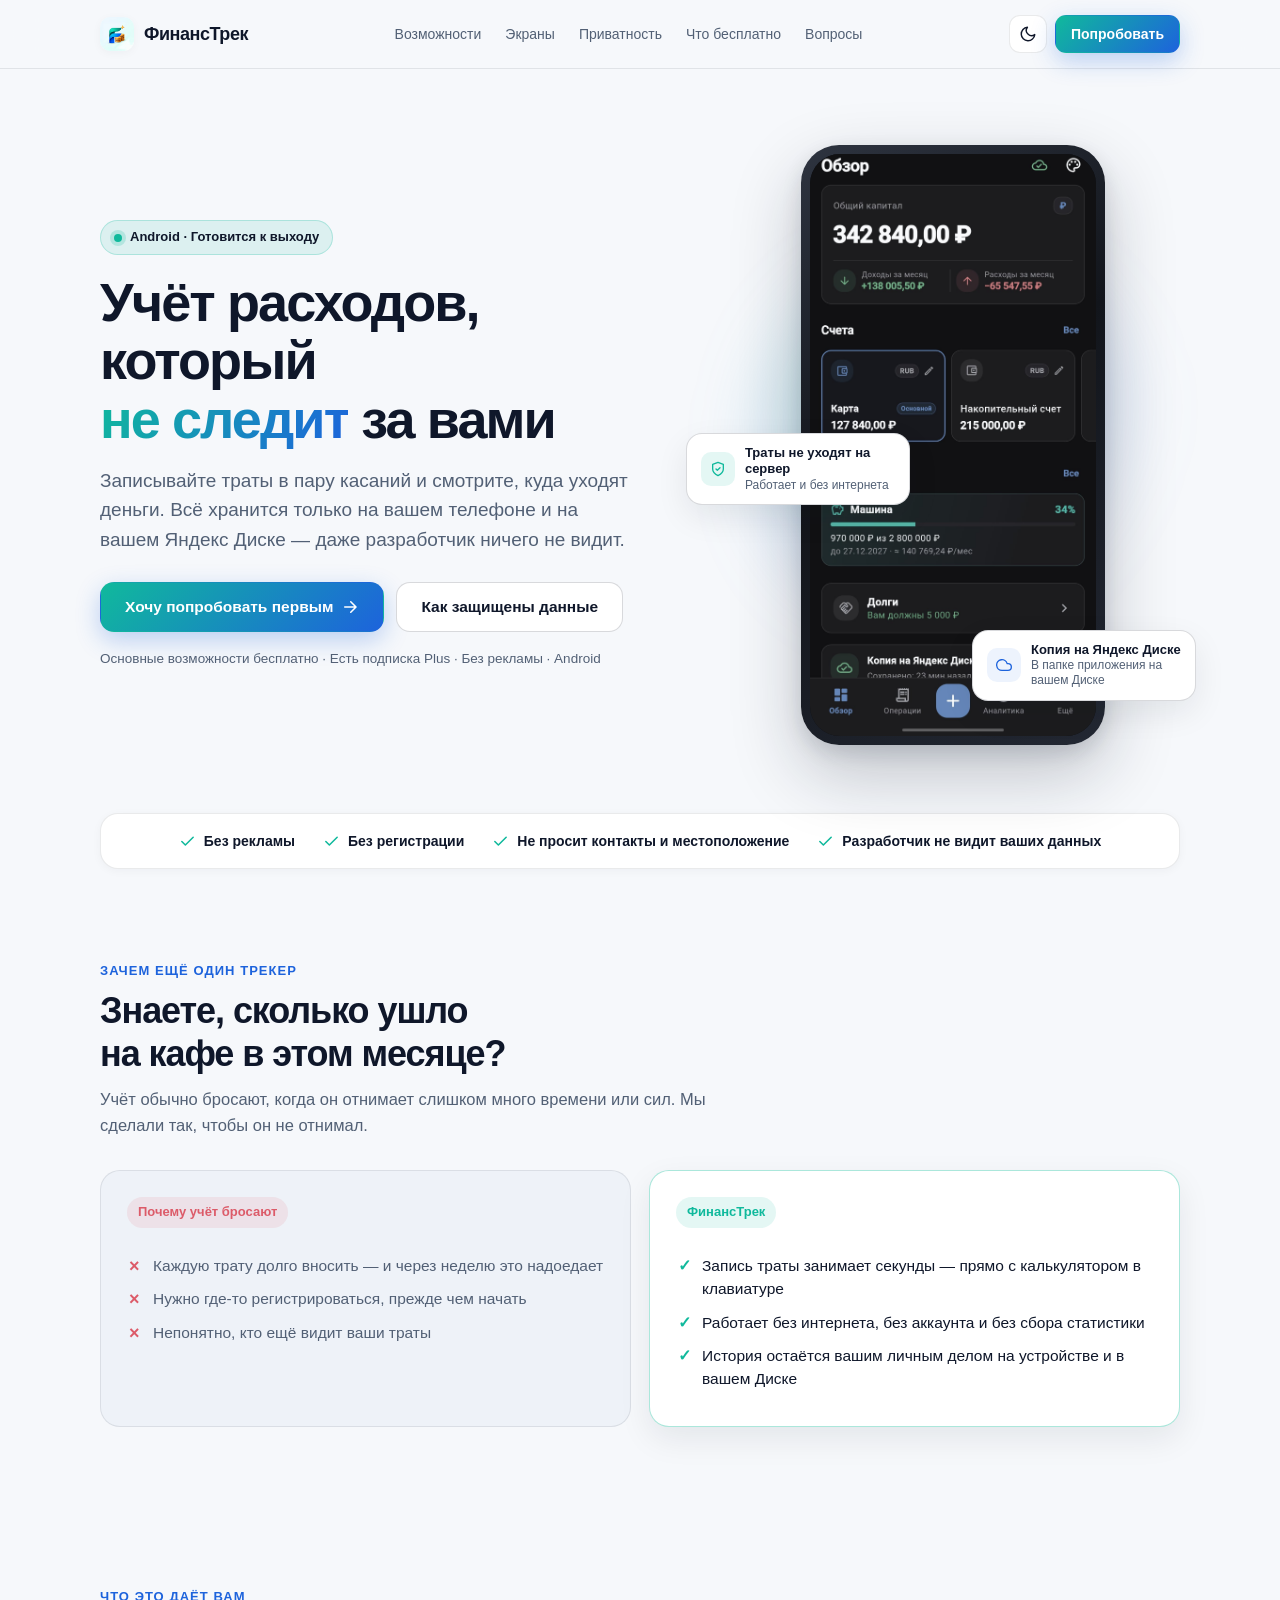
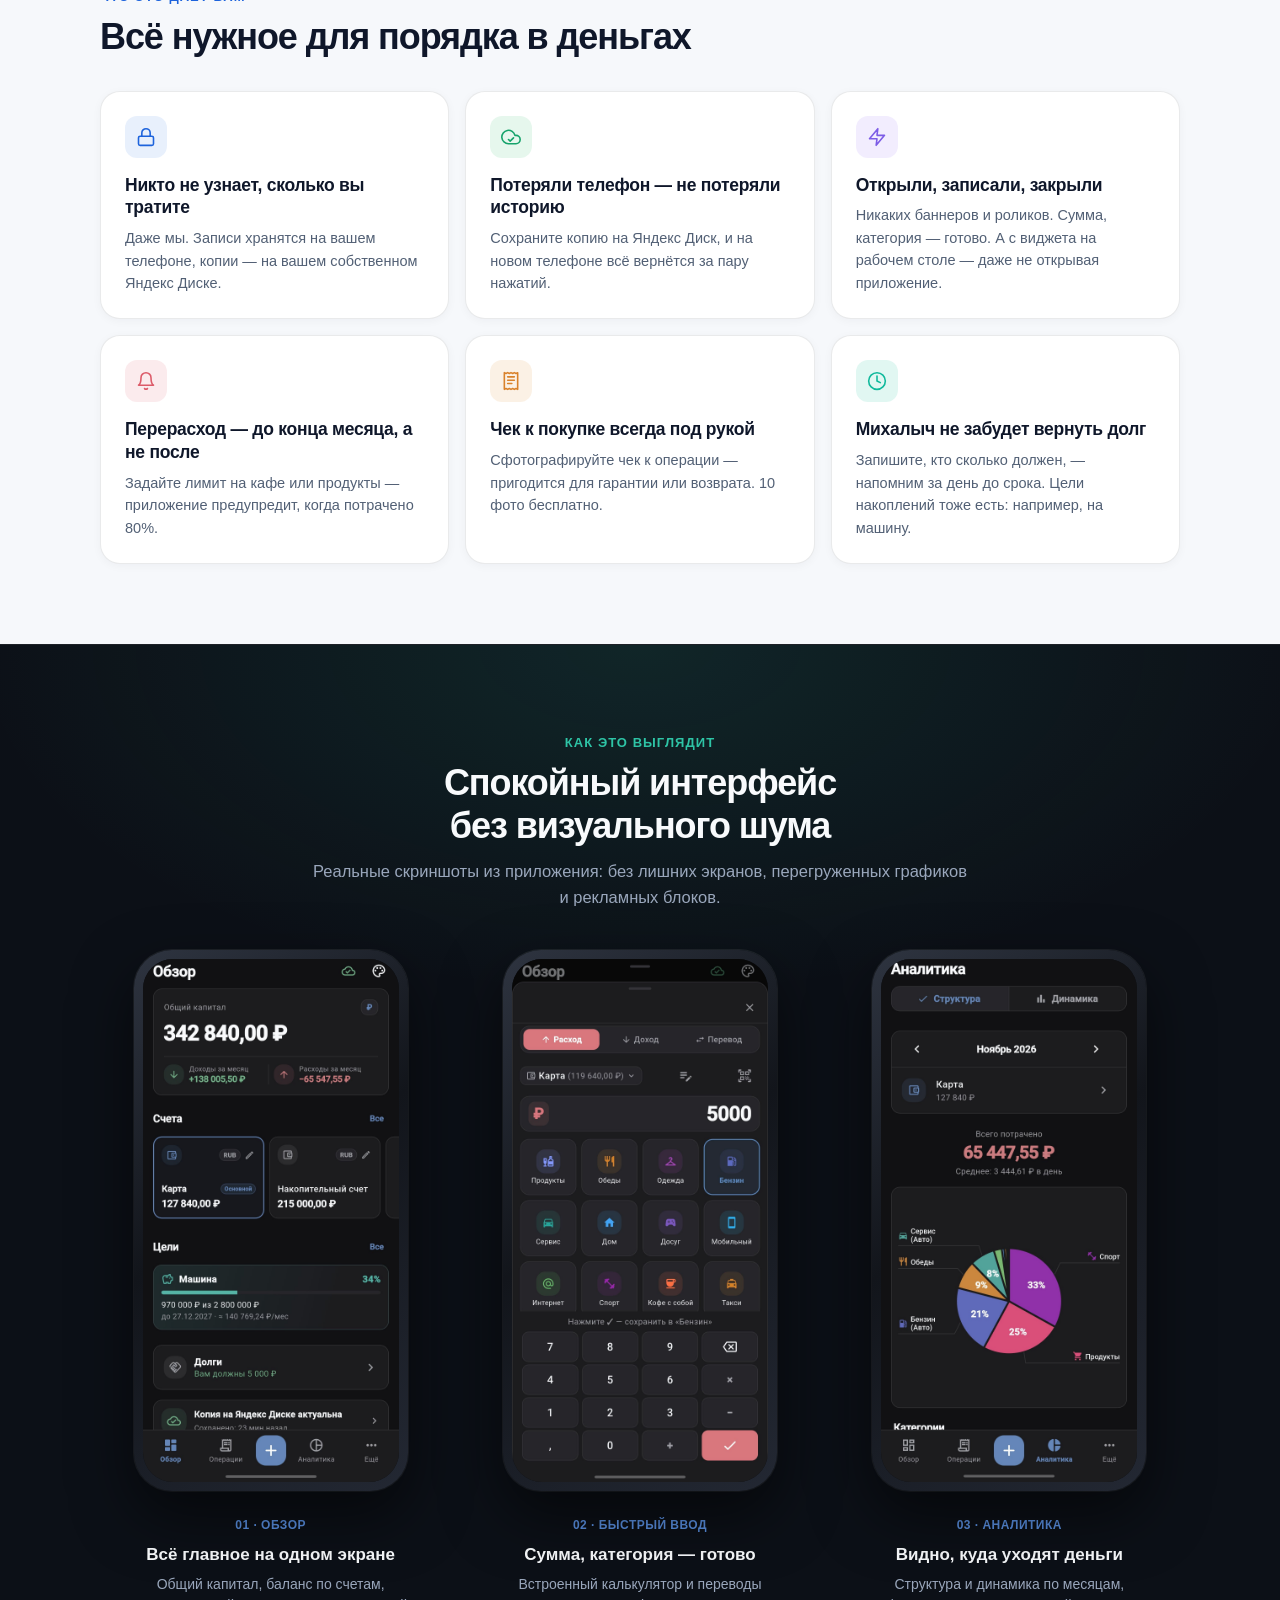
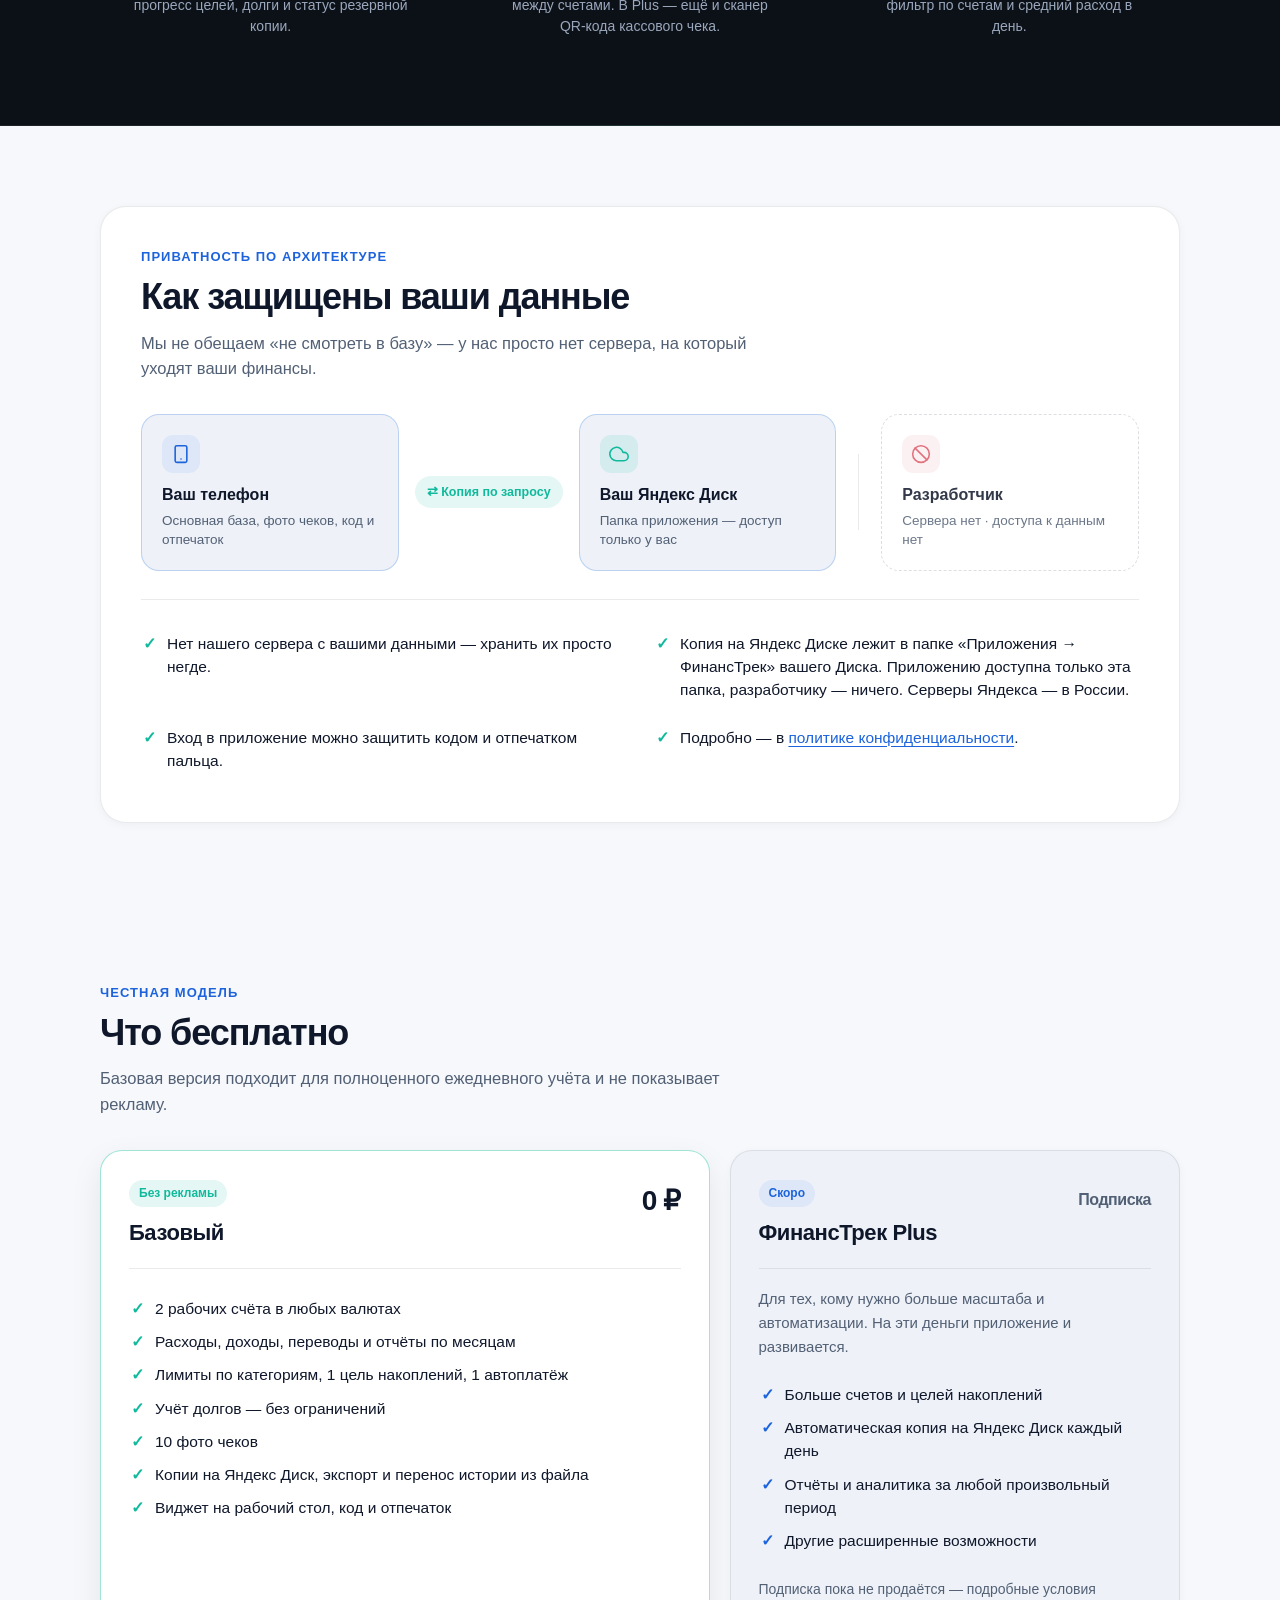
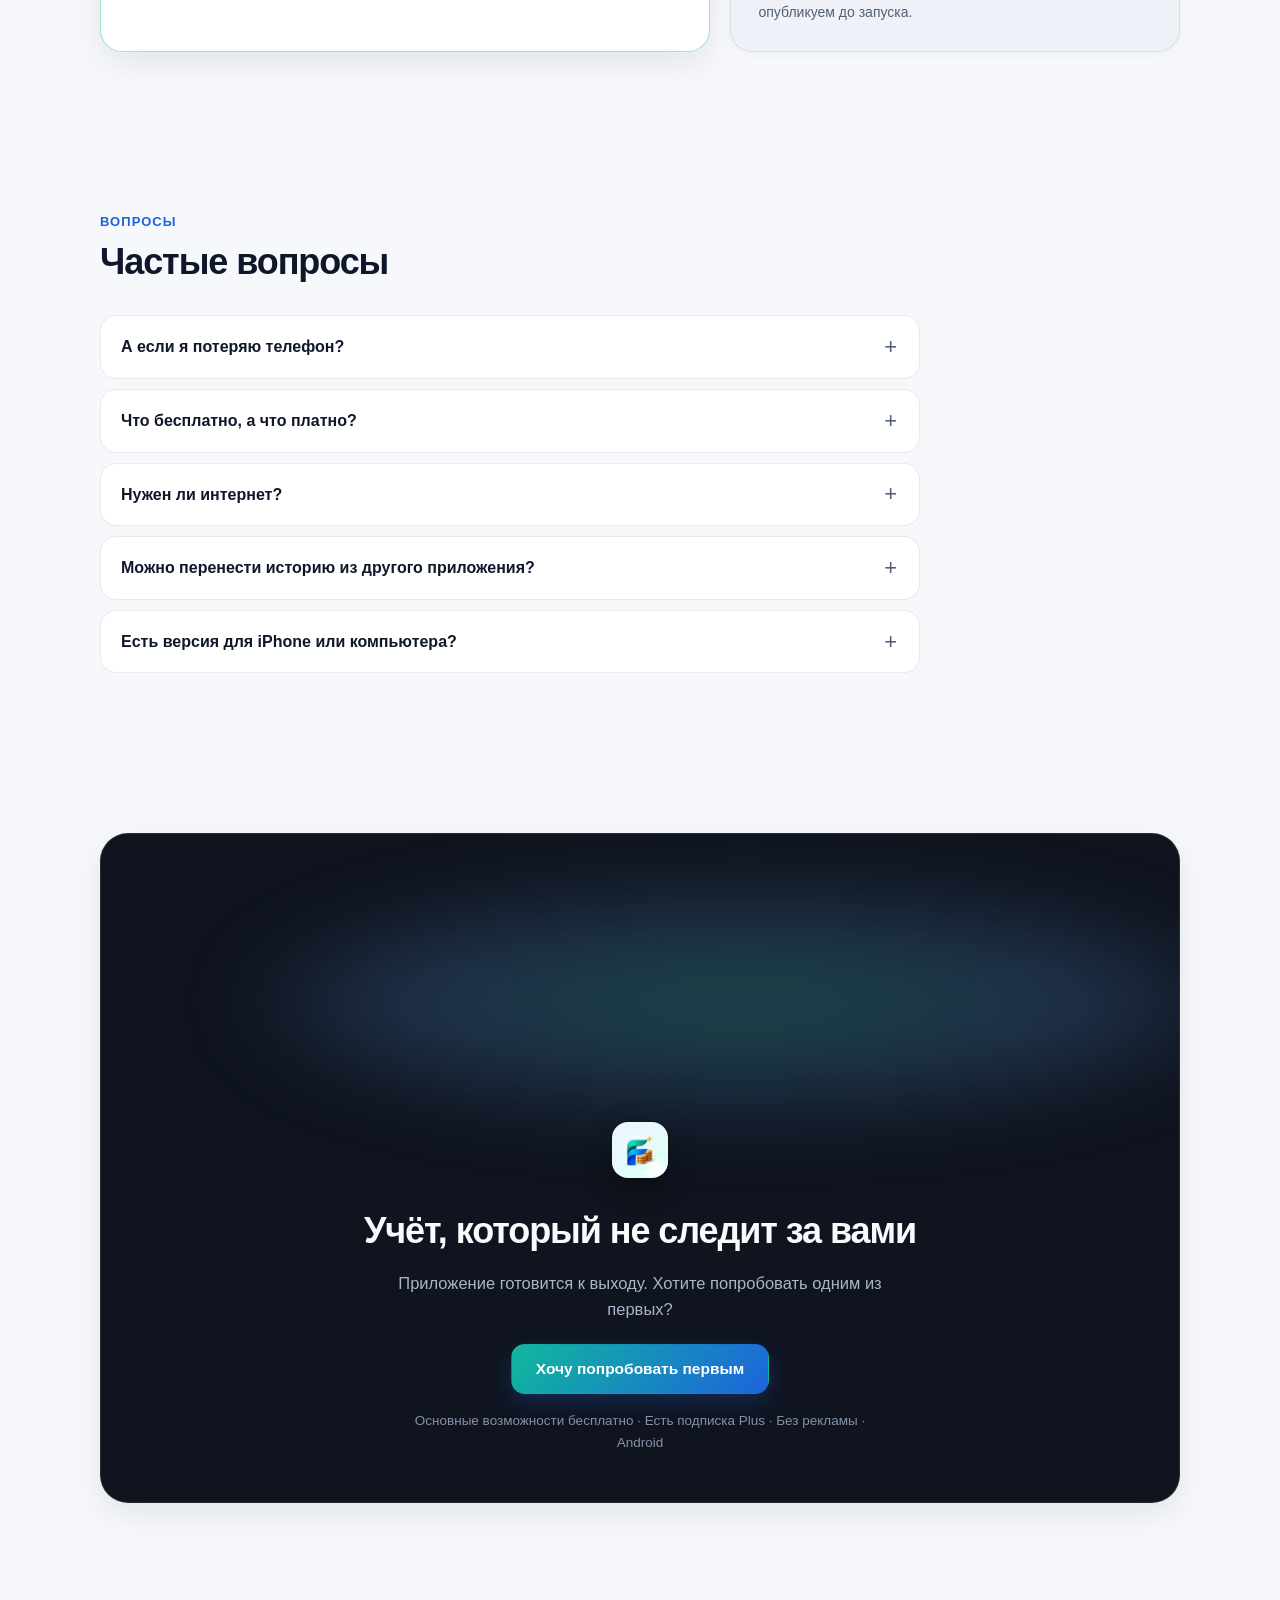
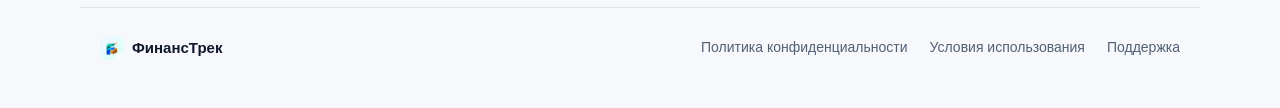
==== index.html @ 3d6fe555 "Сайт ФинансТрек" ====
<!doctype html>
<html lang="ru">
<head>
<meta charset="utf-8">
<meta name="viewport" content="width=device-width, initial-scale=1">
<title>ФинансТрек — учёт расходов, который не следит за вами</title>
<meta name="description" content="Записывайте траты в пару касаний и смотрите, куда уходят деньги. Без рекламы и регистрации — всё хранится только на вашем телефоне и на вашем Яндекс Диске.">
<meta name="theme-color" content="#0c0f14">
<!-- Карточка ссылки в мессенджерах -->
<meta property="og:type" content="website">
<meta property="og:title" content="ФинансТрек — учёт расходов, который не следит за вами">
<meta property="og:description" content="Без рекламы и регистрации. Ваши траты хранятся только у вас — даже разработчик их не видит.">
<meta property="og:image" content="https://financetrek.github.io/icon.png">
<meta property="og:url" content="https://financetrek.github.io/">
<link rel="icon" href="icon.png">
<link rel="stylesheet" href="style.css">
<script>
  (function () {
    try {
      var t = localStorage.getItem('ft-theme');
      if (t === 'light' || t === 'dark') document.documentElement.setAttribute('data-theme', t);
    } catch (e) {}
  })();
</script>
</head>
<body>

<header class="topbar">
  <div class="container topbar-inner">
    <a class="brand" href="./">
      <img src="icon.png" alt="" width="34" height="34">
      <span>ФинансТрек</span>
    </a>

    <nav class="topnav" aria-label="Разделы страницы">
      <a href="#features">Возможности</a>
      <a href="#screens">Экраны</a>
      <a href="#privacy">Приватность</a>
      <a href="#pricing">Что бесплатно</a>
      <a href="#faq">Вопросы</a>
    </nav>

    <div class="topbar-actions">
      <button class="icon-btn" type="button" id="theme-toggle" aria-label="Переключить тему" title="Сменить тему">
        <svg class="icon-sun" viewBox="0 0 24 24" width="18" height="18" fill="none" stroke="currentColor" stroke-width="1.9" stroke-linecap="round" stroke-linejoin="round" aria-hidden="true">
          <circle cx="12" cy="12" r="4"></circle>
          <path d="M12 2v2M12 20v2M4.93 4.93l1.41 1.41M17.66 17.66l1.41 1.41M2 12h2M20 12h2M6.34 17.66l-1.41 1.41M19.07 4.93l-1.41 1.41"></path>
        </svg>
        <svg class="icon-moon" viewBox="0 0 24 24" width="18" height="18" fill="none" stroke="currentColor" stroke-width="1.9" stroke-linecap="round" stroke-linejoin="round" aria-hidden="true">
          <path d="M21 12.79A9 9 0 1 1 11.21 3 7 7 0 0 0 21 12.79z"></path>
        </svg>
      </button>
      <button class="btn primary btn-sm" type="button" data-open-dialog>Попробовать</button>
    </div>
  </div>
</header>

<main class="landing">

  <!-- 1. Первый экран -->
  <section class="hero container">
    <div class="hero-text">
      <div class="eyebrow">
        <span class="dot" aria-hidden="true"></span>
        <span>Android · Готовится к выходу</span>
      </div>

      <h1>Учёт расходов, который <span class="gradient-text">не&nbsp;следит</span> за&nbsp;вами</h1>

      <p class="lead">
        Записывайте траты в пару касаний и смотрите, куда уходят деньги.
        Всё хранится только на вашем телефоне и на вашем Яндекс Диске —
        даже разработчик ничего не видит.
      </p>

      <div class="actions">
        <button class="btn primary" type="button" data-open-dialog>
          <span>Хочу попробовать первым</span>
          <svg viewBox="0 0 24 24" width="18" height="18" fill="none" stroke="currentColor" stroke-width="2.1" stroke-linecap="round" stroke-linejoin="round" aria-hidden="true">
            <path d="M5 12h14M13 5l7 7-7 7"></path>
          </svg>
        </button>
        <a class="btn ghost" href="#privacy">Как защищены данные</a>
      </div>

      <p class="cue">Основные возможности бесплатно · Есть подписка Plus · Без рекламы · Android</p>
    </div>

    <div class="hero-visual">
      <div class="hero-glow" aria-hidden="true"></div>

      <div class="phone phone-hero">
        <img src="img/overview.jpg" alt="Главный экран ФинансТрек: общий капитал, счета, цель «Машина», долги и статус резервной копии" width="1216" height="2640">
      </div>

      <div class="float-badge float-top" aria-hidden="true">
        <span class="float-icon mint">
          <svg viewBox="0 0 24 24" width="16" height="16" fill="none" stroke="currentColor" stroke-width="2" stroke-linecap="round" stroke-linejoin="round">
            <path d="M12 22s8-4 8-10V5l-8-3-8 3v7c0 6 8 10 8 10z"></path>
            <path d="m9 12 2 2 4-4"></path>
          </svg>
        </span>
        <div>
          <strong>Траты не уходят на сервер</strong>
          <span>Работает и без интернета</span>
        </div>
      </div>

      <div class="float-badge float-bottom" aria-hidden="true">
        <span class="float-icon blue">
          <svg viewBox="0 0 24 24" width="16" height="16" fill="none" stroke="currentColor" stroke-width="2" stroke-linecap="round" stroke-linejoin="round">
            <path d="M18 10h-1.26A8 8 0 1 0 9 20h9a5 5 0 0 0 0-10z"></path>
          </svg>
        </span>
        <div>
          <strong>Копия на Яндекс Диске</strong>
          <span>В папке приложения на вашем Диске</span>
        </div>
      </div>
    </div>
  </section>

  <!-- 2. Полоса доверия -->
  <section class="trust-wrap container" aria-label="Принципы приложения">
    <ul class="trust">
      <li>
        <svg viewBox="0 0 24 24" width="17" height="17" fill="none" stroke="currentColor" stroke-width="2.2" stroke-linecap="round" stroke-linejoin="round" aria-hidden="true"><path d="M20 6 9 17l-5-5"></path></svg>
        <span>Без рекламы</span>
      </li>
      <li>
        <svg viewBox="0 0 24 24" width="17" height="17" fill="none" stroke="currentColor" stroke-width="2.2" stroke-linecap="round" stroke-linejoin="round" aria-hidden="true"><path d="M20 6 9 17l-5-5"></path></svg>
        <span>Без регистрации</span>
      </li>
      <li>
        <svg viewBox="0 0 24 24" width="17" height="17" fill="none" stroke="currentColor" stroke-width="2.2" stroke-linecap="round" stroke-linejoin="round" aria-hidden="true"><path d="M20 6 9 17l-5-5"></path></svg>
        <span>Не просит контакты и местоположение</span>
      </li>
      <li>
        <svg viewBox="0 0 24 24" width="17" height="17" fill="none" stroke="currentColor" stroke-width="2.2" stroke-linecap="round" stroke-linejoin="round" aria-hidden="true"><path d="M20 6 9 17l-5-5"></path></svg>
        <span>Разработчик не видит ваших данных</span>
      </li>
    </ul>
  </section>

  <!-- 3. Проблема → решение -->
  <section class="section container">
    <div class="section-head">
      <p class="kicker">Зачем ещё один трекер</p>
      <h2 class="section-title">Знаете, сколько ушло на кафе в этом месяце?</h2>
      <p class="section-sub">Учёт обычно бросают, когда он отнимает слишком много времени или сил. Мы сделали так, чтобы он не отнимал.</p>
    </div>

    <div class="compare-grid">
      <div class="compare-card muted-card">
        <div class="compare-label bad">Почему учёт бросают</div>
        <ul class="cross-list">
          <li>Каждую трату долго вносить — и через неделю это надоедает</li>
          <li>Нужно где-то регистрироваться, прежде чем начать</li>
          <li>Непонятно, кто ещё видит ваши траты</li>
        </ul>
      </div>

      <div class="compare-card highlight-card">
        <div class="compare-label good">ФинансТрек</div>
        <ul class="checks">
          <li>Запись траты занимает секунды — прямо с калькулятором в клавиатуре</li>
          <li>Работает без интернета, без аккаунта и без сбора статистики</li>
          <li>История остаётся вашим личным делом на устройстве и в вашем Диске</li>
        </ul>
      </div>
    </div>
  </section>

  <!-- 4. Выгоды -->
  <section class="section container" id="features">
    <div class="section-head">
      <p class="kicker">Что это даёт вам</p>
      <h2 class="section-title">Всё нужное для порядка в деньгах</h2>
    </div>

    <div class="grid">
      <article class="feature">
        <div class="feat-icon blue" aria-hidden="true">
          <svg viewBox="0 0 24 24" width="20" height="20" fill="none" stroke="currentColor" stroke-width="1.9" stroke-linecap="round" stroke-linejoin="round">
            <rect x="3" y="11" width="18" height="11" rx="2"></rect>
            <path d="M7 11V7a5 5 0 0 1 10 0v4"></path>
          </svg>
        </div>
        <h3>Никто не узнает, сколько вы тратите</h3>
        <p>Даже мы. Записи хранятся на вашем телефоне, копии — на вашем собственном Яндекс Диске.</p>
      </article>

      <article class="feature">
        <div class="feat-icon mint" aria-hidden="true">
          <svg viewBox="0 0 24 24" width="20" height="20" fill="none" stroke="currentColor" stroke-width="1.9" stroke-linecap="round" stroke-linejoin="round">
            <path d="M18 10h-1.26A8 8 0 1 0 9 20h9a5 5 0 0 0 0-10z"></path>
            <path d="m9 15 2 2 4-4"></path>
          </svg>
        </div>
        <h3>Потеряли телефон — не потеряли историю</h3>
        <p>Сохраните копию на Яндекс Диск, и на новом телефоне всё вернётся за пару нажатий.</p>
      </article>

      <article class="feature">
        <div class="feat-icon purple" aria-hidden="true">
          <svg viewBox="0 0 24 24" width="20" height="20" fill="none" stroke="currentColor" stroke-width="1.9" stroke-linecap="round" stroke-linejoin="round">
            <polygon points="13 2 3 14 12 14 11 22 21 10 12 10 13 2"></polygon>
          </svg>
        </div>
        <h3>Открыли, записали, закрыли</h3>
        <p>Никаких баннеров и роликов. Сумма, категория — готово. А с виджета на рабочем столе — даже не открывая приложение.</p>
      </article>

      <article class="feature">
        <div class="feat-icon coral" aria-hidden="true">
          <svg viewBox="0 0 24 24" width="20" height="20" fill="none" stroke="currentColor" stroke-width="1.9" stroke-linecap="round" stroke-linejoin="round">
            <path d="M18 8A6 6 0 0 0 6 8c0 7-3 9-3 9h18s-3-2-3-9"></path>
            <path d="M13.73 21a2 2 0 0 1-3.46 0"></path>
          </svg>
        </div>
        <h3>Перерасход — до конца месяца, а не после</h3>
        <p>Задайте лимит на кафе или продукты — приложение предупредит, когда потрачено 80%.</p>
      </article>

      <article class="feature">
        <div class="feat-icon amber" aria-hidden="true">
          <svg viewBox="0 0 24 24" width="20" height="20" fill="none" stroke="currentColor" stroke-width="1.9" stroke-linecap="round" stroke-linejoin="round">
            <path d="M4 2v20l2-1 2 1 2-1 2 1 2-1 2 1 2-1 2 1V2l-2 1-2-1-2 1-2-1-2 1-2-1-2 1Z"></path>
            <path d="M8 7h8M8 11h8M8 15h5"></path>
          </svg>
        </div>
        <h3>Чек к покупке всегда под рукой</h3>
        <p>Сфотографируйте чек к операции — пригодится для гарантии или возврата. 10 фото бесплатно.</p>
      </article>

      <article class="feature">
        <div class="feat-icon teal" aria-hidden="true">
          <svg viewBox="0 0 24 24" width="20" height="20" fill="none" stroke="currentColor" stroke-width="1.9" stroke-linecap="round" stroke-linejoin="round">
            <circle cx="12" cy="12" r="10"></circle>
            <path d="M12 6v6l4 2"></path>
          </svg>
        </div>
        <h3>Михалыч не забудет вернуть долг</h3>
        <p>Запишите, кто сколько должен, — напомним за день до срока. Цели накоплений тоже есть: например, на машину.</p>
      </article>
    </div>
  </section>

  <!-- 5. Витрина экранов -->
  <section class="showcase-band" id="screens">
    <div class="container">
      <div class="section-head center">
        <p class="kicker">Как это выглядит</p>
        <h2 class="section-title">Спокойный интерфейс без визуального шума</h2>
        <p class="section-sub">Реальные скриншоты из приложения: без лишних экранов, перегруженных графиков и рекламных блоков.</p>
      </div>

      <div class="gallery">
        <figure class="screen-card">
          <div class="phone phone-gallery">
            <img src="img/overview.jpg" alt="Главный экран: общий капитал, счета, цель «Машина», долги" width="1216" height="2640" loading="lazy">
          </div>
          <figcaption>
            <span class="step-tag">01 · Обзор</span>
            <strong>Всё главное на одном экране</strong>
            <p>Общий капитал, баланс по счетам, прогресс целей, долги и статус резервной копии.</p>
          </figcaption>
        </figure>

        <figure class="screen-card">
          <div class="phone phone-gallery">
            <img src="img/add.jpg" alt="Окно добавления расхода: сумма, категории и клавиатура-калькулятор" width="1216" height="2640" loading="lazy">
          </div>
          <figcaption>
            <span class="step-tag">02 · Быстрый ввод</span>
            <strong>Сумма, категория — готово</strong>
            <p>Встроенный калькулятор и переводы между счетами. В Plus — ещё и сканер QR-кода кассового чека.</p>
          </figcaption>
        </figure>

        <figure class="screen-card">
          <div class="phone phone-gallery">
            <img src="img/structure.jpg" alt="Структура расходов за месяц: круговая диаграмма по категориям" width="1216" height="2640" loading="lazy">
          </div>
          <figcaption>
            <span class="step-tag">03 · Аналитика</span>
            <strong>Видно, куда уходят деньги</strong>
            <p>Структура и динамика по месяцам, фильтр по счетам и средний расход в день.</p>
          </figcaption>
        </figure>
      </div>
    </div>
  </section>

  <!-- 6. Как устроена приватность -->
  <section class="section container" id="privacy">
    <div class="privacy-box">
      <div class="section-head">
        <p class="kicker">Приватность по архитектуре</p>
        <h2 class="section-title">Как защищены ваши данные</h2>
        <p class="section-sub">Мы не обещаем «не смотреть в базу» — у нас просто нет сервера, на который уходят ваши финансы.</p>
      </div>

      <div class="scheme" aria-label="Схема: данные хранятся на телефоне и на вашем Яндекс Диске, разработчик к ним доступа не имеет">
        <div class="node you">
          <div class="node-icon blue" aria-hidden="true">
            <svg viewBox="0 0 24 24" width="20" height="20" fill="none" stroke="currentColor" stroke-width="1.9" stroke-linecap="round" stroke-linejoin="round">
              <rect x="5" y="2" width="14" height="20" rx="2"></rect>
              <line x1="12" y1="18" x2="12.01" y2="18"></line>
            </svg>
          </div>
          <strong>Ваш телефон</strong>
          <span>Основная база, фото чеков, код и отпечаток</span>
        </div>

        <div class="scheme-link" aria-hidden="true">
          <span class="scheme-pill">⇄ Копия по запросу</span>
        </div>

        <div class="node you">
          <div class="node-icon mint" aria-hidden="true">
            <svg viewBox="0 0 24 24" width="20" height="20" fill="none" stroke="currentColor" stroke-width="1.9" stroke-linecap="round" stroke-linejoin="round">
              <path d="M18 10h-1.26A8 8 0 1 0 9 20h9a5 5 0 0 0 0-10z"></path>
            </svg>
          </div>
          <strong>Ваш Яндекс Диск</strong>
          <span>Папка приложения — доступ только у вас</span>
        </div>

        <div class="scheme-divider" aria-hidden="true"></div>

        <div class="node away">
          <div class="node-icon muted-ic" aria-hidden="true">
            <svg viewBox="0 0 24 24" width="20" height="20" fill="none" stroke="currentColor" stroke-width="1.9" stroke-linecap="round" stroke-linejoin="round">
              <circle cx="12" cy="12" r="10"></circle>
              <line x1="4.93" y1="4.93" x2="19.07" y2="19.07"></line>
            </svg>
          </div>
          <strong>Разработчик</strong>
          <span>Сервера нет · доступа к данным нет</span>
        </div>
      </div>

      <div class="privacy-footer">
        <ul class="checks two-col">
          <li>Нет нашего сервера с вашими данными — хранить их просто негде.</li>
          <li>Копия на Яндекс Диске лежит в папке «Приложения → ФинансТрек» вашего Диска. Приложению доступна только эта папка, разработчику — ничего. Серверы Яндекса — в России.</li>
          <li>Вход в приложение можно защитить кодом и отпечатком пальца.</li>
          <li>Подробно — в <a href="privacy.html">политике конфиденциальности</a>.</li>
        </ul>
      </div>
    </div>
  </section>

  <!-- 7. Что бесплатно / Plus -->
  <section class="section container" id="pricing">
    <div class="section-head">
      <p class="kicker">Честная модель</p>
      <h2 class="section-title">Что бесплатно</h2>
      <p class="section-sub">Базовая версия подходит для полноценного ежедневного учёта и не показывает рекламу.</p>
    </div>

    <div class="pricing-grid">
      <div class="price-card price-free">
        <div class="price-head">
          <div>
            <span class="badge-free">Без рекламы</span>
            <h3>Базовый</h3>
          </div>
          <div class="price-value">0 ₽</div>
        </div>
        <ul class="checks">
          <li>2 рабочих счёта в любых валютах</li>
          <li>Расходы, доходы, переводы и отчёты по месяцам</li>
          <li>Лимиты по категориям, 1 цель накоплений, 1 автоплатёж</li>
          <li>Учёт долгов — без ограничений</li>
          <li>10 фото чеков</li>
          <li>Копии на Яндекс Диск, экспорт и перенос истории из файла</li>
          <li>Виджет на рабочий стол, код и отпечаток</li>
        </ul>
      </div>

      <div class="price-card price-plus">
        <div class="price-head">
          <div>
            <span class="badge-soon">Скоро</span>
            <h3>ФинансТрек Plus</h3>
          </div>
          <div class="price-value muted-price">Подписка</div>
        </div>
        <p class="price-desc">Для тех, кому нужно больше масштаба и автоматизации. На эти деньги приложение и развивается.</p>
        <ul class="checks soft-checks">
          <li>Больше счетов и целей накоплений</li>
          <li>Автоматическая копия на Яндекс Диск каждый день</li>
          <li>Отчёты и аналитика за любой произвольный период</li>
          <li>Другие расширенные возможности</li>
        </ul>
        <p class="muted price-note">Подписка пока не продаётся — подробные условия опубликуем до запуска.</p>
      </div>
    </div>
  </section>

  <!-- 8. Вопросы -->
  <section class="section container" id="faq">
    <div class="section-head">
      <p class="kicker">Вопросы</p>
      <h2 class="section-title">Частые вопросы</h2>
    </div>

    <div class="faq-list">
      <details>
        <summary>А если я потеряю телефон?</summary>
        <p>Сохраните копию на Яндекс Диск — это бесплатно и делается одной кнопкой в приложении. На новом телефоне войдите через тот же Яндекс ID и восстановите копию. В Plus копия сохраняется сама каждый день.</p>
      </details>
      <details>
        <summary>Что бесплатно, а что платно?</summary>
        <p>Основные возможности бесплатны и без рекламы. Платная подписка Plus — для тех, кому нужно больше: больше счетов и целей, автоматическая копия, отчёты за любой период и другое. На эти деньги приложение и развивается.</p>
      </details>
      <details>
        <summary>Нужен ли интернет?</summary>
        <p>Нет, приложение работает без интернета. Он нужен только для копий на Яндекс Диске.</p>
      </details>
      <details>
        <summary>Можно перенести историю из другого приложения?</summary>
        <p>Да, если ваше приложение умеет выгружать операции в файл CSV. Подходят не все приложения — после переноса сверьте балансы счетов. Перед переносом ФинансТрек сам сохраняет страховочную копию.</p>
      </details>
      <details>
        <summary>Есть версия для iPhone или компьютера?</summary>
        <p>Пока только Android. В планах — без сроков — версия для компьютера, чтобы смотреть свои данные в браузере, и приложение для iPhone.</p>
      </details>
    </div>
  </section>

  <!-- 9. Финальный призыв -->
  <section class="section container">
    <div class="final">
      <div class="final-glow" aria-hidden="true"></div>
      <img class="final-icon" src="icon.png" alt="" width="56" height="56">
      <h2>Учёт, который не следит за вами</h2>
      <p>Приложение готовится к выходу. Хотите попробовать одним из первых?</p>
      <button class="btn primary" type="button" data-open-dialog>Хочу попробовать первым</button>
      <p class="cue">Основные возможности бесплатно · Есть подписка Plus · Без рекламы · Android</p>
    </div>
  </section>

  <footer class="container site-footer">
    <a class="footer-brand" href="./">
      <img src="icon.png" alt="" width="24" height="24">
      <span>ФинансТрек</span>
    </a>
    <nav class="docs" aria-label="Документы и контакты">
      <a href="privacy.html">Политика конфиденциальности</a>
      <a href="terms.html">Условия использования</a>
      <a href="mailto:financetrek.help@yandex.ru">Поддержка</a>
    </nav>
  </footer>
</main>

<!-- Окно «в разработке» -->
<dialog id="soon">
  <div class="dialog-head">
    <h2>Приложение ещё в разработке</h2>
    <button class="icon-btn" type="button" data-close-dialog aria-label="Закрыть">
      <svg viewBox="0 0 24 24" width="18" height="18" fill="none" stroke="currentColor" stroke-width="2" stroke-linecap="round" stroke-linejoin="round" aria-hidden="true">
        <line x1="18" y1="6" x2="6" y2="18"></line>
        <line x1="6" y1="6" x2="18" y2="18"></line>
      </svg>
    </button>
  </div>

  <p>ФинансТрек пока не вышел в магазины. Скоро мы начнём искать людей, которые попробуют его первыми и подскажут, что улучшить.</p>
  <p><b>Набор тестировщиков откроется скоро.</b> Загляните сюда чуть позже — здесь появится способ записаться. Понадобится телефон на Android.</p>

  <div class="actions dialog-actions">
    <button class="btn primary" type="button" data-close-dialog>Понятно</button>
  </div>
</dialog>

<dialog id="viewer" class="viewer" aria-label="Просмотр экрана">
  <button class="icon-btn viewer-close" type="button" data-close-viewer aria-label="Закрыть">
    <svg viewBox="0 0 24 24" width="18" height="18" fill="none" stroke="currentColor" stroke-width="2" stroke-linecap="round" stroke-linejoin="round" aria-hidden="true">
      <line x1="18" y1="6" x2="6" y2="18"></line>
      <line x1="6" y1="6" x2="18" y2="18"></line>
    </svg>
  </button>
  <button class="icon-btn viewer-nav viewer-prev" type="button" aria-label="Предыдущий экран">
    <svg viewBox="0 0 24 24" width="20" height="20" fill="none" stroke="currentColor" stroke-width="2.2" stroke-linecap="round" stroke-linejoin="round" aria-hidden="true"><path d="m15 18-6-6 6-6"></path></svg>
  </button>
  <figure class="viewer-figure">
    <img id="viewer-img" src="" alt="">
    <figcaption id="viewer-caption"></figcaption>
  </figure>
  <button class="icon-btn viewer-nav viewer-next" type="button" aria-label="Следующий экран">
    <svg viewBox="0 0 24 24" width="20" height="20" fill="none" stroke="currentColor" stroke-width="2.2" stroke-linecap="round" stroke-linejoin="round" aria-hidden="true"><path d="m9 18 6-6-6-6"></path></svg>
  </button>
</dialog>

<script>
  (function () {
    var dialog = document.getElementById('soon');
    document.querySelectorAll('[data-open-dialog]').forEach(function (btn) {
      btn.addEventListener('click', function () {
        if (dialog.showModal) dialog.showModal();

      });
    });
    dialog.querySelectorAll('[data-close-dialog]').forEach(function (btn) {
      btn.addEventListener('click', function () { dialog.close(); });
    });
    dialog.addEventListener('click', function (e) {
      if (e.target === dialog) dialog.close();
    });


    // Просмотр скриншотов галереи крупно: нажатие на экран, листание
    // стрелками (на экране и на клавиатуре) и смахиванием, Esc — закрыть.
    var viewer = document.getElementById('viewer');
    var shots = Array.prototype.slice.call(document.querySelectorAll('.phone-gallery img'));
    if (viewer && viewer.showModal && shots.length) {
      var vImg = document.getElementById('viewer-img');
      var vCap = document.getElementById('viewer-caption');
      var index = 0;
      var show = function (i) {
        index = (i + shots.length) % shots.length;
        var s = shots[index];
        vImg.src = s.currentSrc || s.src;
        vImg.alt = s.alt;
        var fig = s.closest('figure');
        var title = fig && fig.querySelector('figcaption strong');
        vCap.textContent = (index + 1) + ' из ' + shots.length + (title ? ' · ' + title.textContent : '');
      };
      shots.forEach(function (s, i) {
        s.setAttribute('tabindex', '0');
        s.setAttribute('role', 'button');
        s.setAttribute('aria-label', 'Открыть крупно: ' + s.alt);
        var open = function () { show(i); viewer.showModal(); };
        s.addEventListener('click', open);
        s.addEventListener('keydown', function (e) {
          if (e.key === 'Enter' || e.key === ' ') { e.preventDefault(); open(); }
        });
      });
      viewer.querySelector('.viewer-prev').addEventListener('click', function () { show(index - 1); });
      viewer.querySelector('.viewer-next').addEventListener('click', function () { show(index + 1); });
      viewer.querySelector('[data-close-viewer]').addEventListener('click', function () { viewer.close(); });
      viewer.addEventListener('click', function (e) { if (e.target === viewer) viewer.close(); });
      viewer.addEventListener('keydown', function (e) {
        if (e.key === 'ArrowLeft') show(index - 1);
        if (e.key === 'ArrowRight') show(index + 1);
      });
      var startX = null;
      viewer.addEventListener('touchstart', function (e) { startX = e.touches[0].clientX; }, { passive: true });
      viewer.addEventListener('touchend', function (e) {
        if (startX === null) return;
        var dx = e.changedTouches[0].clientX - startX;
        if (Math.abs(dx) > 50) show(index + (dx < 0 ? 1 : -1));
        startX = null;
      });
    }
    // Цвет шапки мобильного браузера — как фон страницы в текущей теме.
    var syncThemeColor = function () {
      var meta = document.querySelector('meta[name="theme-color"]');
      if (meta) meta.setAttribute('content', getComputedStyle(document.body).backgroundColor);
    };
    syncThemeColor();
    if (window.matchMedia) {
      var mq = window.matchMedia('(prefers-color-scheme: dark)');
      if (mq.addEventListener) mq.addEventListener('change', syncThemeColor);
    }

    var themeBtn = document.getElementById('theme-toggle');
    if (themeBtn) {
      themeBtn.addEventListener('click', function () {
        var root = document.documentElement;
        var current = root.getAttribute('data-theme');
        var prefersDark = window.matchMedia && window.matchMedia('(prefers-color-scheme: dark)').matches;
        var isDark = current ? current === 'dark' : prefersDark;
        var next = isDark ? 'light' : 'dark';
        root.setAttribute('data-theme', next);
        try { localStorage.setItem('ft-theme', next); } catch (e) {}
        syncThemeColor();
      });
    }
  })();
</script>
</body>
</html>
---- style.css ----
/* ===== Дизайн-система: Светлая тема (по умолчанию) ===== */
:root {
  --bg: #f6f8fb;
  --surface: #ffffff;
  --surface-2: #eef2f8;
  --card: #ffffff;
  --text: #0f172a;
  --muted: #526075;
  --border: rgba(15, 23, 42, 0.09);
  --border-strong: rgba(15, 23, 42, 0.16);

  --accent: #1d63dc;
  --accent-hover: #1752ba;
  --accent-ink: #ffffff;
  --teal: #10b99c;
  --mint: #16a36b;
  --coral: #dc5b69;
  --amber: #d9822b;
  --purple: #7c5ce6;

  --soft: rgba(29, 99, 220, 0.08);
  --soft-teal: rgba(16, 185, 156, 0.11);
  --topbar-bg: rgba(246, 248, 251, 0.84);
  --shadow-sm: 0 2px 10px rgba(15, 23, 42, 0.04);
  --shadow-md: 0 12px 32px rgba(15, 23, 42, 0.08);
  --shadow-phone: 0 28px 70px rgba(15, 23, 42, 0.24), 0 8px 20px rgba(15, 23, 42, 0.12);
}

/* ===== Тёмная тема (авто по системе, если не выбрана светлая) ===== */
@media (prefers-color-scheme: dark) {
  :root:not([data-theme="light"]) {
    --bg: #0c0f14;
    --surface: #141820;
    --surface-2: #1a202c;
    --card: #141820;
    --text: #eef2f8;
    --muted: #97a3b6;
    --border: rgba(255, 255, 255, 0.08);
    --border-strong: rgba(255, 255, 255, 0.15);

    --accent: #5b93e6;
    --accent-hover: #74a5ee;
    --accent-ink: #09101d;
    --teal: #2ec4a6;
    --mint: #52c483;
    --coral: #e27c85;
    --amber: #e2a452;
    --purple: #a584f5;

    --soft: rgba(91, 147, 230, 0.13);
    --soft-teal: rgba(46, 196, 166, 0.13);
    --topbar-bg: rgba(12, 15, 20, 0.82);
    --shadow-sm: 0 2px 12px rgba(0, 0, 0, 0.25);
    --shadow-md: 0 16px 40px rgba(0, 0, 0, 0.4);
    --shadow-phone: 0 32px 80px rgba(0, 0, 0, 0.65), 0 0 0 1px rgba(255, 255, 255, 0.08);
  }
}

/* ===== Тёмная тема (ручное переключение) ===== */
:root[data-theme="dark"] {
  --bg: #0c0f14;
  --surface: #141820;
  --surface-2: #1a202c;
  --card: #141820;
  --text: #eef2f8;
  --muted: #97a3b6;
  --border: rgba(255, 255, 255, 0.08);
  --border-strong: rgba(255, 255, 255, 0.15);

  --accent: #5b93e6;
  --accent-hover: #74a5ee;
  --accent-ink: #09101d;
  --teal: #2ec4a6;
  --mint: #52c483;
  --coral: #e27c85;
  --amber: #e2a452;
  --purple: #a584f5;

  --soft: rgba(91, 147, 230, 0.13);
  --soft-teal: rgba(46, 196, 166, 0.13);
  --topbar-bg: rgba(12, 15, 20, 0.82);
  --shadow-sm: 0 2px 12px rgba(0, 0, 0, 0.25);
  --shadow-md: 0 16px 40px rgba(0, 0, 0, 0.4);
  --shadow-phone: 0 32px 80px rgba(0, 0, 0, 0.65), 0 0 0 1px rgba(255, 255, 255, 0.08);
}

/* ===== База ===== */
*, *::before, *::after { box-sizing: border-box; }
html { scroll-behavior: smooth; }
@media (prefers-reduced-motion: reduce) { html { scroll-behavior: auto; } }

body {
  margin: 0;
  overflow-x: clip; /* плашки у телефона не должны давать прокрутку вбок */
  background: var(--bg);
  color: var(--text);
  font: 16px/1.6 -apple-system, BlinkMacSystemFont, "Segoe UI", Roboto, "Helvetica Neue", Arial, sans-serif;
  -webkit-font-smoothing: antialiased;
  text-rendering: optimizeLegibility;
}

img { max-width: 100%; }
a { color: var(--accent); text-underline-offset: 3px; }
a:hover { text-decoration-thickness: 2px; }

:focus-visible {
  outline: 2px solid var(--accent);
  outline-offset: 3px;
}

code {
  font-family: ui-monospace, SFMono-Regular, Menlo, Consolas, monospace;
  font-size: 0.88em;
  background: var(--surface-2);
  border: 1px solid var(--border);
  padding: 2px 6px;
  border-radius: 6px;
}

.muted { color: var(--muted); font-size: 14px; }

.container {
  width: 100%;
  max-width: 1120px;
  margin: 0 auto;
  padding: 0 20px;
}

section[id] { scroll-margin-top: 84px; }

/* ===== Липкая шапка (общая для всех страниц) ===== */
.topbar {
  position: sticky;
  top: 0;
  z-index: 40;
  background: var(--topbar-bg);
  backdrop-filter: blur(16px);
  -webkit-backdrop-filter: blur(16px);
  border-bottom: 1px solid var(--border);
}
.topbar-inner {
  display: flex;
  align-items: center;
  justify-content: space-between;
  gap: 12px;
  height: 68px;
}
.brand {
  display: inline-flex;
  align-items: center;
  gap: 10px;
  color: var(--text);
  text-decoration: none;
  font-weight: 700;
  font-size: 18px;
  letter-spacing: -0.025em;
  white-space: nowrap;
}
.brand img {
  width: 34px;
  height: 34px;
  border-radius: 10px;
  box-shadow: var(--shadow-sm);
  flex-shrink: 0;
}
.topnav {
  display: none;
  align-items: center;
  gap: 24px;
}
@media (min-width: 880px) { .topnav { display: flex; } }
.topnav a {
  color: var(--muted);
  text-decoration: none;
  font-size: 14px;
  font-weight: 500;
  transition: color 0.15s ease;
}
.topnav a:hover,
.topnav a[aria-current="page"] { color: var(--text); }

.topbar-actions {
  display: flex;
  align-items: center;
  gap: 8px;
  flex-shrink: 0;
}

.icon-btn {
  display: inline-flex;
  align-items: center;
  justify-content: center;
  width: 38px;
  height: 38px;
  border-radius: 11px;
  border: 1px solid var(--border);
  background: var(--surface);
  color: var(--text);
  cursor: pointer;
  transition: border-color 0.15s ease, background 0.15s ease;
}
.icon-btn:hover { border-color: var(--border-strong); background: var(--surface-2); }

/* Иконки переключателя темы */
.icon-sun { display: none; }
.icon-moon { display: block; }
@media (prefers-color-scheme: dark) {
  :root:not([data-theme="light"]) .icon-sun { display: block; }
  :root:not([data-theme="light"]) .icon-moon { display: none; }
}
:root[data-theme="dark"] .icon-sun { display: block; }
:root[data-theme="dark"] .icon-moon { display: none; }

/* Кнопки */
.btn {
  display: inline-flex;
  align-items: center;
  justify-content: center;
  gap: 8px;
  min-height: 50px;
  padding: 0 24px;
  border-radius: 14px;
  font-family: inherit;
  font-size: 15.5px;
  font-weight: 600;
  line-height: 1.2;
  text-decoration: none;
  cursor: pointer;
  border: 1px solid transparent;
  transition: transform 0.15s ease, background 0.15s ease, border-color 0.15s ease, box-shadow 0.15s ease;
}
.btn:active { transform: translateY(1px); }
.btn-sm { min-height: 38px; padding: 0 15px; border-radius: 11px; font-size: 14px; }
@media (max-width: 380px) {
  .topbar-inner { padding: 0 14px; }
  .btn-sm { padding: 0 12px; font-size: 13.5px; }
}

.btn.primary {
  background: linear-gradient(135deg, var(--teal), var(--accent));
  color: #ffffff;
  box-shadow: 0 8px 24px rgba(29, 99, 220, 0.28);
}
.btn.primary:hover {
  filter: brightness(1.06);
  box-shadow: 0 10px 28px rgba(29, 99, 220, 0.36);
}
.btn.ghost {
  background: var(--surface);
  color: var(--text);
  border-color: var(--border-strong);
}
.btn.ghost:hover {
  background: var(--surface-2);
  border-color: var(--accent);
}

/* ===== Главная страница (Landing) ===== */
main.landing { padding: 0; max-width: none; }

/* 1. Hero */
.hero {
  display: grid;
  gap: 44px;
  align-items: center;
  padding-top: 38px;
  padding-bottom: 36px;
}
@media (min-width: 880px) {
  .hero {
    grid-template-columns: 1.12fr 0.88fr;
    gap: 48px;
    padding-top: 64px;
    padding-bottom: 48px;
  }
}

.eyebrow {
  display: inline-flex;
  align-items: center;
  gap: 8px;
  padding: 6px 13px;
  border-radius: 999px;
  background: var(--soft-teal);
  border: 1px solid rgba(16, 185, 156, 0.24);
  font-size: 13px;
  font-weight: 600;
  color: var(--text);
  margin-bottom: 18px;
}
.eyebrow .dot {
  width: 8px;
  height: 8px;
  border-radius: 50%;
  background: var(--teal);
  box-shadow: 0 0 0 4px rgba(16, 185, 156, 0.2);
}

.hero h1 {
  font-size: clamp(34px, 5vw, 54px);
  line-height: 1.08;
  letter-spacing: -0.035em;
  margin: 0 0 18px;
  text-wrap: balance;
}
.gradient-text {
  background: linear-gradient(120deg, var(--teal) 0%, var(--accent) 100%);
  -webkit-background-clip: text;
  background-clip: text;
  color: transparent;
}
.lead {
  font-size: clamp(17px, 2vw, 19px);
  line-height: 1.55;
  color: var(--muted);
  margin: 0 0 28px;
  max-width: 540px;
}
.actions {
  display: flex;
  flex-wrap: wrap;
  gap: 12px;
}
@media (max-width: 480px) { .actions .btn { width: 100%; } }
.cue {
  color: var(--muted);
  font-size: 13.5px;
  margin: 16px 0 0;
}

/* Визуал смартфона в Hero */
.hero-visual {
  position: relative;
  display: flex;
  justify-content: center;
  align-items: center;
  padding: 12px 0;
}
.hero-glow {
  position: absolute;
  width: min(380px, 85vw);
  height: min(380px, 85vw);
  border-radius: 50%;
  background: radial-gradient(circle at 35% 35%, rgba(46, 196, 166, 0.26), rgba(91, 147, 230, 0.22) 50%, transparent 72%);
  filter: blur(36px);
  z-index: 0;
  pointer-events: none;
}

/* Мокап телефона: аккуратно срезаем верхнюю строку состояния */
.phone {
  position: relative;
  z-index: 1;
  width: min(304px, 78vw);
  aspect-ratio: 1216 / 2400;
  border-radius: 38px;
  overflow: hidden;
  padding: 9px;
  background: linear-gradient(145deg, #2e3440, #12151b 45%, #232833);
  box-shadow: var(--shadow-phone);
}
.phone img {
  width: 100%;
  height: 100%;
  border-radius: 30px;
  object-fit: cover;
  object-position: bottom;
  display: block;
  background: #0d1016;
}

/* Плавающие бейджи вокруг телефона (только на широких экранах) */
.float-badge { display: none; }
@media (min-width: 1040px) {
  .float-badge {
    position: absolute;
    z-index: 2;
    display: flex;
    align-items: center;
    gap: 10px;
    padding: 11px 14px;
    border-radius: 16px;
    background: var(--surface);
    border: 1px solid var(--border-strong);
    box-shadow: var(--shadow-md);
    max-width: 224px;
  }
  /* Зазор между колонками узкий — плашку держим у телефона, не над текстом */
  .float-top { top: 300px; left: -24px; }
  .float-bottom { bottom: 56px; right: 0; }
  .float-badge strong { display: block; font-size: 13px; line-height: 1.25; }
  .float-badge div > span { display: block; font-size: 12px; color: var(--muted); line-height: 1.3; }
  .float-icon {
    flex: 0 0 34px;
    height: 34px;
    border-radius: 10px;
    display: inline-flex;
    align-items: center;
    justify-content: center;
  }
  .float-icon.mint { background: var(--soft-teal); color: var(--teal); }
  .float-icon.blue { background: var(--soft); color: var(--accent); }
}
@media (min-width: 1280px) {
  .float-top { left: -40px; }
  .float-bottom { right: -16px; }
}

/* 2. Полоса доверия */
.trust-wrap { margin-top: 8px; margin-bottom: 12px; }
.trust {
  list-style: none;
  margin: 0;
  padding: 16px 20px;
  display: flex;
  flex-wrap: wrap;
  justify-content: center;
  gap: 12px 28px;
  background: var(--surface);
  border: 1px solid var(--border);
  border-radius: 18px;
  box-shadow: var(--shadow-sm);
}
.trust li {
  display: inline-flex;
  align-items: center;
  gap: 8px;
  font-size: 14px;
  font-weight: 600;
  color: var(--text);
}
.trust svg { color: var(--teal); flex-shrink: 0; }

/* Секции и заголовки */
.section { padding: 64px 20px; }
@media (min-width: 880px) { .section { padding: 80px 20px; } }

.section-head { max-width: 660px; margin-bottom: 32px; }
.section-head.center { margin-left: auto; margin-right: auto; text-align: center; }

.kicker {
  margin: 0 0 8px;
  font-size: 13px;
  font-weight: 700;
  text-transform: uppercase;
  letter-spacing: 0.08em;
  color: var(--accent);
}
.section-title {
  font-size: clamp(26px, 3.4vw, 36px);
  line-height: 1.18;
  letter-spacing: -0.03em;
  margin: 0 0 12px;
  text-wrap: balance;
}
.section-sub {
  margin: 0;
  font-size: 16.5px;
  color: var(--muted);
  line-height: 1.55;
}

/* 3. Сравнение «Проблема → Решение» */
.compare-grid {
  display: grid;
  gap: 18px;
}
@media (min-width: 760px) { .compare-grid { grid-template-columns: 1fr 1fr; } }

.compare-card {
  border-radius: 20px;
  padding: 26px;
  border: 1px solid var(--border);
  background: var(--surface);
}
.compare-card.muted-card { background: var(--surface-2); }
.compare-card.highlight-card {
  border-color: rgba(46, 196, 166, 0.4);
  box-shadow: var(--shadow-md);
}
.compare-label {
  display: inline-block;
  font-size: 13px;
  font-weight: 700;
  padding: 5px 11px;
  border-radius: 999px;
  margin-bottom: 16px;
}
.compare-label.bad { background: rgba(226, 124, 133, 0.14); color: var(--coral); }
.compare-label.good { background: var(--soft-teal); color: var(--teal); }

ul.checks, ul.cross-list { list-style: none; padding: 0; margin: 0; }
ul.checks li, ul.cross-list li {
  position: relative;
  padding-left: 26px;
  margin: 10px 0;
  font-size: 15.5px;
  line-height: 1.5;
}
ul.checks li::before {
  content: "✓";
  position: absolute;
  left: 2px;
  top: 0;
  color: var(--teal);
  font-weight: 800;
}
ul.checks.soft-checks li::before { color: var(--accent); }
ul.cross-list li { color: var(--muted); }
ul.cross-list li::before {
  content: "×";
  position: absolute;
  left: 2px;
  top: -1px;
  color: var(--coral);
  font-weight: 800;
  font-size: 18px;
}

/* 4. Сетка выгод */
.grid {
  display: grid;
  gap: 16px;
}
@media (min-width: 640px) { .grid { grid-template-columns: repeat(2, 1fr); } }
@media (min-width: 960px) { .grid { grid-template-columns: repeat(3, 1fr); } }

.feature {
  background: var(--surface);
  border: 1px solid var(--border);
  border-radius: 20px;
  padding: 24px;
  box-shadow: var(--shadow-sm);
  transition: transform 0.18s ease, border-color 0.18s ease, box-shadow 0.18s ease;
}
.feature:hover {
  transform: translateY(-2px);
  border-color: var(--border-strong);
  box-shadow: var(--shadow-md);
}
.feat-icon {
  width: 42px;
  height: 42px;
  border-radius: 12px;
  display: inline-flex;
  align-items: center;
  justify-content: center;
  margin-bottom: 16px;
}
.feat-icon.blue   { background: rgba(91, 147, 230, 0.14); color: var(--accent); }
.feat-icon.mint   { background: rgba(82, 196, 131, 0.14); color: var(--mint); }
.feat-icon.purple { background: rgba(165, 132, 245, 0.15); color: var(--purple); }
.feat-icon.coral  { background: rgba(226, 124, 133, 0.15); color: var(--coral); }
.feat-icon.amber  { background: rgba(226, 164, 82, 0.15); color: var(--amber); }
.feat-icon.teal   { background: rgba(46, 196, 166, 0.14); color: var(--teal); }

.feature h3 {
  font-size: 17.5px;
  line-height: 1.3;
  letter-spacing: -0.015em;
  margin: 0 0 8px;
}
.feature p {
  margin: 0;
  color: var(--muted);
  font-size: 14.5px;
  line-height: 1.55;
}

/* 5. Тёмная витрина экранов (работает в обеих темах) */
.showcase-band {
  background: radial-gradient(ellipse 80% 50% at 50% 0%, rgba(46, 196, 166, 0.12), transparent 65%), #0c1017;
  color: #eef2f8;
  padding: 72px 0;
  border-top: 1px solid rgba(255, 255, 255, 0.07);
  border-bottom: 1px solid rgba(255, 255, 255, 0.07);
}
@media (min-width: 880px) { .showcase-band { padding: 88px 0; } }

.showcase-band .kicker { color: #2ec4a6; }
.showcase-band .section-title { color: #f8fafc; }
.showcase-band .section-sub { color: #9aa7bc; }

.gallery {
  display: grid;
  grid-auto-flow: column;
  grid-auto-columns: min(275px, 78vw);
  gap: 22px;
  overflow-x: auto;
  scroll-snap-type: x mandatory;
  padding: 8px 4px 16px;
  margin: 0 -4px;
}
@media (min-width: 860px) {
  .gallery {
    grid-auto-flow: row;
    grid-template-columns: repeat(3, 1fr);
    gap: 28px;
    overflow: visible;
    padding: 8px 0 0;
    margin: 0;
  }
}

.screen-card {
  margin: 0;
  scroll-snap-align: center;
  display: flex;
  flex-direction: column;
  align-items: center;
  text-align: center;
}
.phone-gallery {
  width: 100%;
  max-width: 274px;
  box-shadow: 0 24px 60px rgba(0, 0, 0, 0.55), 0 0 0 1px rgba(255, 255, 255, 0.08);
  transition: transform 0.25s ease;
}
.screen-card:hover .phone-gallery { transform: translateY(-4px); }

.screen-card figcaption { margin-top: 20px; max-width: 280px; }
.step-tag {
  display: inline-block;
  font-size: 12px;
  font-weight: 700;
  letter-spacing: 0.04em;
  text-transform: uppercase;
  color: #5b93e6;
  margin-bottom: 6px;
}
.screen-card figcaption strong {
  display: block;
  font-size: 17px;
  color: #f8fafc;
  margin-bottom: 6px;
}
.screen-card figcaption p {
  margin: 0;
  font-size: 14px;
  line-height: 1.5;
  color: #9aa7bc;
}

/* 6. Приватность и схема */
.privacy-box {
  background: var(--surface);
  border: 1px solid var(--border);
  border-radius: 26px;
  padding: 28px 22px;
  box-shadow: var(--shadow-sm);
}
@media (min-width: 760px) { .privacy-box { padding: 40px; } }

.scheme {
  display: grid;
  gap: 14px;
  align-items: stretch;
  margin: 26px 0 28px;
}
@media (min-width: 860px) {
  .scheme {
    grid-template-columns: 1fr auto 1fr auto 1fr;
    align-items: center;
    gap: 16px;
  }
}

.node {
  padding: 20px;
  border-radius: 18px;
  display: flex;
  flex-direction: column;
  gap: 6px;
}
.node strong { font-size: 16px; line-height: 1.25; }
.node span { font-size: 13.5px; color: var(--muted); line-height: 1.45; }

.node.you {
  background: var(--surface-2);
  border: 1px solid rgba(91, 147, 230, 0.35);
}
.node.away {
  background: transparent;
  border: 1.5px dashed var(--border-strong);
  opacity: 0.85;
}

.node-icon {
  width: 38px;
  height: 38px;
  border-radius: 11px;
  display: inline-flex;
  align-items: center;
  justify-content: center;
  margin-bottom: 6px;
}
.node-icon.blue { background: var(--soft); color: var(--accent); }
.node-icon.mint { background: var(--soft-teal); color: var(--teal); }
.node-icon.muted-ic { background: rgba(226, 124, 133, 0.12); color: var(--coral); }

.scheme-link {
  display: flex;
  align-items: center;
  justify-content: center;
  gap: 8px;
}
.scheme-pill {
  font-size: 12.5px;
  font-weight: 700;
  color: var(--teal);
  background: var(--soft-teal);
  padding: 6px 12px;
  border-radius: 999px;
  white-space: nowrap;
}
.scheme-divider {
  height: 1px;
  background: var(--border);
  margin: 4px 0;
}
@media (min-width: 860px) {
  .scheme-divider {
    width: 1px;
    height: 76px;
    margin: 0 6px;
  }
}

.privacy-footer {
  padding-top: 22px;
  border-top: 1px solid var(--border);
}
.two-col {
  display: grid;
  gap: 4px 28px;
}
@media (min-width: 760px) { .two-col { grid-template-columns: 1fr 1fr; } }

/* 7. Тарифы */
.pricing-grid {
  display: grid;
  gap: 20px;
}
@media (min-width: 800px) { .pricing-grid { grid-template-columns: 1.15fr 0.85fr; align-items: stretch; } }

.price-card {
  border-radius: 22px;
  padding: 28px;
  background: var(--surface);
  border: 1px solid var(--border);
  box-shadow: var(--shadow-sm);
  display: flex;
  flex-direction: column;
}
.price-free {
  border-color: rgba(46, 196, 166, 0.45);
  box-shadow: var(--shadow-md);
}
.price-plus { background: var(--surface-2); }

.price-head {
  display: flex;
  justify-content: space-between;
  align-items: flex-start;
  gap: 12px;
  margin-bottom: 18px;
  padding-bottom: 18px;
  border-bottom: 1px solid var(--border);
}
.price-head h3 { font-size: 22px; margin: 8px 0 0; letter-spacing: -0.02em; }
.price-value { font-size: 28px; font-weight: 800; letter-spacing: -0.03em; color: var(--text); }
.muted-price { font-size: 16px; font-weight: 700; color: var(--muted); padding-top: 8px; }

.badge-free, .badge-soon {
  display: inline-block;
  font-size: 12px;
  font-weight: 700;
  padding: 4px 10px;
  border-radius: 999px;
}
.badge-free { background: var(--soft-teal); color: var(--teal); }
.badge-soon { background: var(--soft); color: var(--accent); }

.price-desc { margin: 0 0 14px; font-size: 15px; color: var(--muted); }
.price-note { margin: auto 0 0; padding-top: 16px; }

/* 8. FAQ */
.faq-list {
  display: grid;
  gap: 10px;
  max-width: 820px;
}
details {
  background: var(--surface);
  border: 1px solid var(--border);
  border-radius: 16px;
  padding: 0 20px;
  transition: border-color 0.15s ease;
}
details[open] { border-color: var(--border-strong); }

summary {
  list-style: none;
  cursor: pointer;
  font-weight: 600;
  font-size: 16px;
  padding: 18px 32px 18px 0;
  position: relative;
}
summary::-webkit-details-marker { display: none; }
summary::after {
  content: "+";
  position: absolute;
  right: 2px;
  top: 50%;
  transform: translateY(-50%);
  font-size: 22px;
  font-weight: 400;
  color: var(--muted);
  transition: transform 0.2s ease, color 0.2s ease;
}
details[open] summary::after {
  transform: translateY(-50%) rotate(45deg);
  color: var(--accent);
}
details p {
  margin: 0 0 18px;
  color: var(--muted);
  font-size: 15px;
  line-height: 1.6;
}

/* 9. Финальный CTA */
.final {
  position: relative;
  overflow: hidden;
  text-align: center;
  background: #0f141e;
  color: #f8fafc;
  border: 1px solid rgba(255, 255, 255, 0.1);
  border-radius: 28px;
  padding: 48px 24px;
  box-shadow: var(--shadow-md);
}
.final-glow {
  position: absolute;
  inset: -40% 10% auto;
  height: 240px;
  background: radial-gradient(ellipse at center, rgba(46, 196, 166, 0.28), rgba(91, 147, 230, 0.22) 50%, transparent 72%);
  filter: blur(40px);
  pointer-events: none;
}
.final > * { position: relative; z-index: 1; }
.final-icon {
  width: 56px;
  height: 56px;
  border-radius: 16px;
  margin-bottom: 16px;
  box-shadow: 0 10px 28px rgba(0, 0, 0, 0.35);
}
.final h2 {
  font-size: clamp(26px, 3.6vw, 36px);
  letter-spacing: -0.03em;
  margin: 0 0 10px;
}
.final p {
  color: #a9b6ca;
  max-width: 500px;
  margin: 0 auto 22px;
  font-size: 16.5px;
}
.final .cue {
  color: #8492a8;
  font-size: 13.5px;
  margin-top: 16px;
  margin-bottom: 0;
}

/* ===== Страницы документов (privacy.html, terms.html) ===== */
.doc-page {
  max-width: 820px;
  margin: 0 auto;
  padding: 44px 20px 64px;
}
.doc-back {
  display: inline-flex;
  align-items: center;
  gap: 6px;
  font-size: 14px;
  font-weight: 600;
  color: var(--muted);
  text-decoration: none;
  margin-bottom: 18px;
  transition: color 0.15s ease;
}
.doc-back:hover { color: var(--accent); }

.doc-header {
  padding-bottom: 24px;
  border-bottom: 1px solid var(--border);
  margin-bottom: 28px;
}
.doc-header h1 {
  font-size: clamp(28px, 4.2vw, 40px);
  line-height: 1.15;
  letter-spacing: -0.03em;
  margin: 0 0 10px;
}
.doc-date {
  display: inline-block;
  font-size: 13.5px;
  font-weight: 600;
  color: var(--muted);
  background: var(--surface-2);
  border: 1px solid var(--border);
  padding: 4px 12px;
  border-radius: 999px;
}

.doc-summary {
  background: var(--surface);
  border: 1px solid rgba(46, 196, 166, 0.38);
  border-left: 4px solid var(--teal);
  border-radius: 16px;
  padding: 20px 22px;
  margin: 0 0 32px;
  box-shadow: var(--shadow-sm);
}
.doc-summary p { margin: 0; font-size: 15.5px; line-height: 1.6; }

.doc-body h2 {
  font-size: 20px;
  line-height: 1.3;
  letter-spacing: -0.02em;
  margin: 34px 0 10px;
  padding-top: 8px;
}
.doc-body p {
  margin: 0 0 14px;
  font-size: 15.5px;
  line-height: 1.65;
  color: var(--text);
}
.doc-body ul {
  margin: 0 0 16px;
  padding-left: 22px;
}
.doc-body li {
  margin: 8px 0;
  font-size: 15.5px;
  line-height: 1.6;
}

/* ===== Футер (общий для всех страниц) ===== */
.site-footer {
  display: flex;
  flex-wrap: wrap;
  align-items: center;
  justify-content: space-between;
  gap: 16px;
  padding-top: 28px;
  padding-bottom: 48px;
  margin-top: 24px;
  border-top: 1px solid var(--border);
}
.footer-brand {
  display: inline-flex;
  align-items: center;
  gap: 8px;
  font-weight: 700;
  font-size: 15px;
  color: var(--text);
  text-decoration: none;
}
.footer-brand img { border-radius: 6px; }

nav.docs {
  display: flex;
  flex-wrap: wrap;
  gap: 10px 22px;
  font-size: 14px;
}
.site-footer .docs a { color: var(--muted); text-decoration: none; }
.site-footer .docs a:hover,
.site-footer .docs a[aria-current="page"] { color: var(--text); }

/* ===== Модальное окно ===== */
dialog {
  max-width: 460px;
  width: calc(100% - 32px);
  border: 1px solid var(--border-strong);
  border-radius: 22px;
  background: var(--surface);
  color: var(--text);
  padding: 26px;
  box-shadow: 0 28px 80px rgba(0, 0, 0, 0.45);
}
dialog::backdrop {
  background: rgba(8, 11, 16, 0.68);
  backdrop-filter: blur(4px);
}
.dialog-head {
  display: flex;
  align-items: flex-start;
  justify-content: space-between;
  gap: 12px;
  margin-bottom: 12px;
}
.dialog-head h2 { margin: 0; font-size: 21px; letter-spacing: -0.02em; }
dialog p { margin: 0 0 12px; font-size: 15px; color: var(--muted); line-height: 1.55; }

.dialog-actions { margin-top: 4px; }
.dialog-note { margin: 16px 0 0 !important; font-size: 13px !important; }
/* ===== Просмотр скриншотов крупно ===== */
.phone-gallery img { cursor: zoom-in; }
.phone-gallery img:focus-visible { outline: 3px solid var(--accent); outline-offset: 4px; }
dialog.viewer {
  max-width: none;
  width: 100%;
  height: 100%;
  max-height: none;
  margin: 0;
  padding: 0;
  border: 0;
  border-radius: 0;
  background: transparent;
  box-shadow: none;
  color: #f8fafc;
}
dialog.viewer[open] {
  display: flex;
  align-items: center;
  justify-content: center;
  gap: 16px;
}
dialog.viewer::backdrop {
  background: rgba(6, 8, 12, 0.88);
  backdrop-filter: blur(6px);
}
.viewer-figure {
  margin: 0;
  display: flex;
  flex-direction: column;
  align-items: center;
  gap: 12px;
  max-height: 100%;
  padding: 56px 0 20px;
  box-sizing: border-box;
}
.viewer-figure img {
  display: block;
  max-height: calc(100vh - 120px);
  max-height: calc(100dvh - 120px);
  max-width: min(92vw, 520px);
  width: auto;
  height: auto;
  border-radius: 28px;
  box-shadow: 0 30px 90px rgba(0, 0, 0, 0.6);
}
.viewer-figure figcaption { font-size: 14px; color: #cbd5e1; text-align: center; }
.viewer .icon-btn {
  background: rgba(255, 255, 255, 0.1);
  border-color: rgba(255, 255, 255, 0.2);
  color: #f8fafc;
}
.viewer .icon-btn:hover { background: rgba(255, 255, 255, 0.18); }
.viewer-close { position: absolute; top: 16px; right: 16px; }
.viewer-nav { flex: 0 0 auto; width: 46px; height: 46px; border-radius: 50%; }
@media (max-width: 640px) {
  .viewer-nav { position: absolute; bottom: 18px; }
  .viewer-prev { left: calc(50% - 60px); }
  .viewer-next { right: calc(50% - 60px); }
  .viewer-figure { padding-bottom: 80px; }
  .viewer-figure img { max-height: calc(100dvh - 170px); }
}

/* ===== Оглавление в документах ===== */
.doc-toc {
  margin: 0 0 28px;
  padding: 18px 22px;
  border: 1px solid var(--border);
  border-radius: 16px;
  background: var(--surface);
}
.doc-toc-title { margin: 0 0 8px; font-size: 13px; font-weight: 700; text-transform: uppercase; letter-spacing: 0.06em; color: var(--muted); }
.doc-toc ol { margin: 0; padding-left: 22px; columns: 2 260px; column-gap: 32px; }
.doc-toc li { margin: 0 0 6px; font-size: 14.5px; line-height: 1.4; break-inside: avoid; }
.doc-toc a { color: var(--text); text-decoration: none; border-bottom: 1px solid var(--border-strong); }
.doc-toc a:hover { color: var(--accent); border-color: var(--accent); }
.doc-body h2[id] { scroll-margin-top: 88px; }
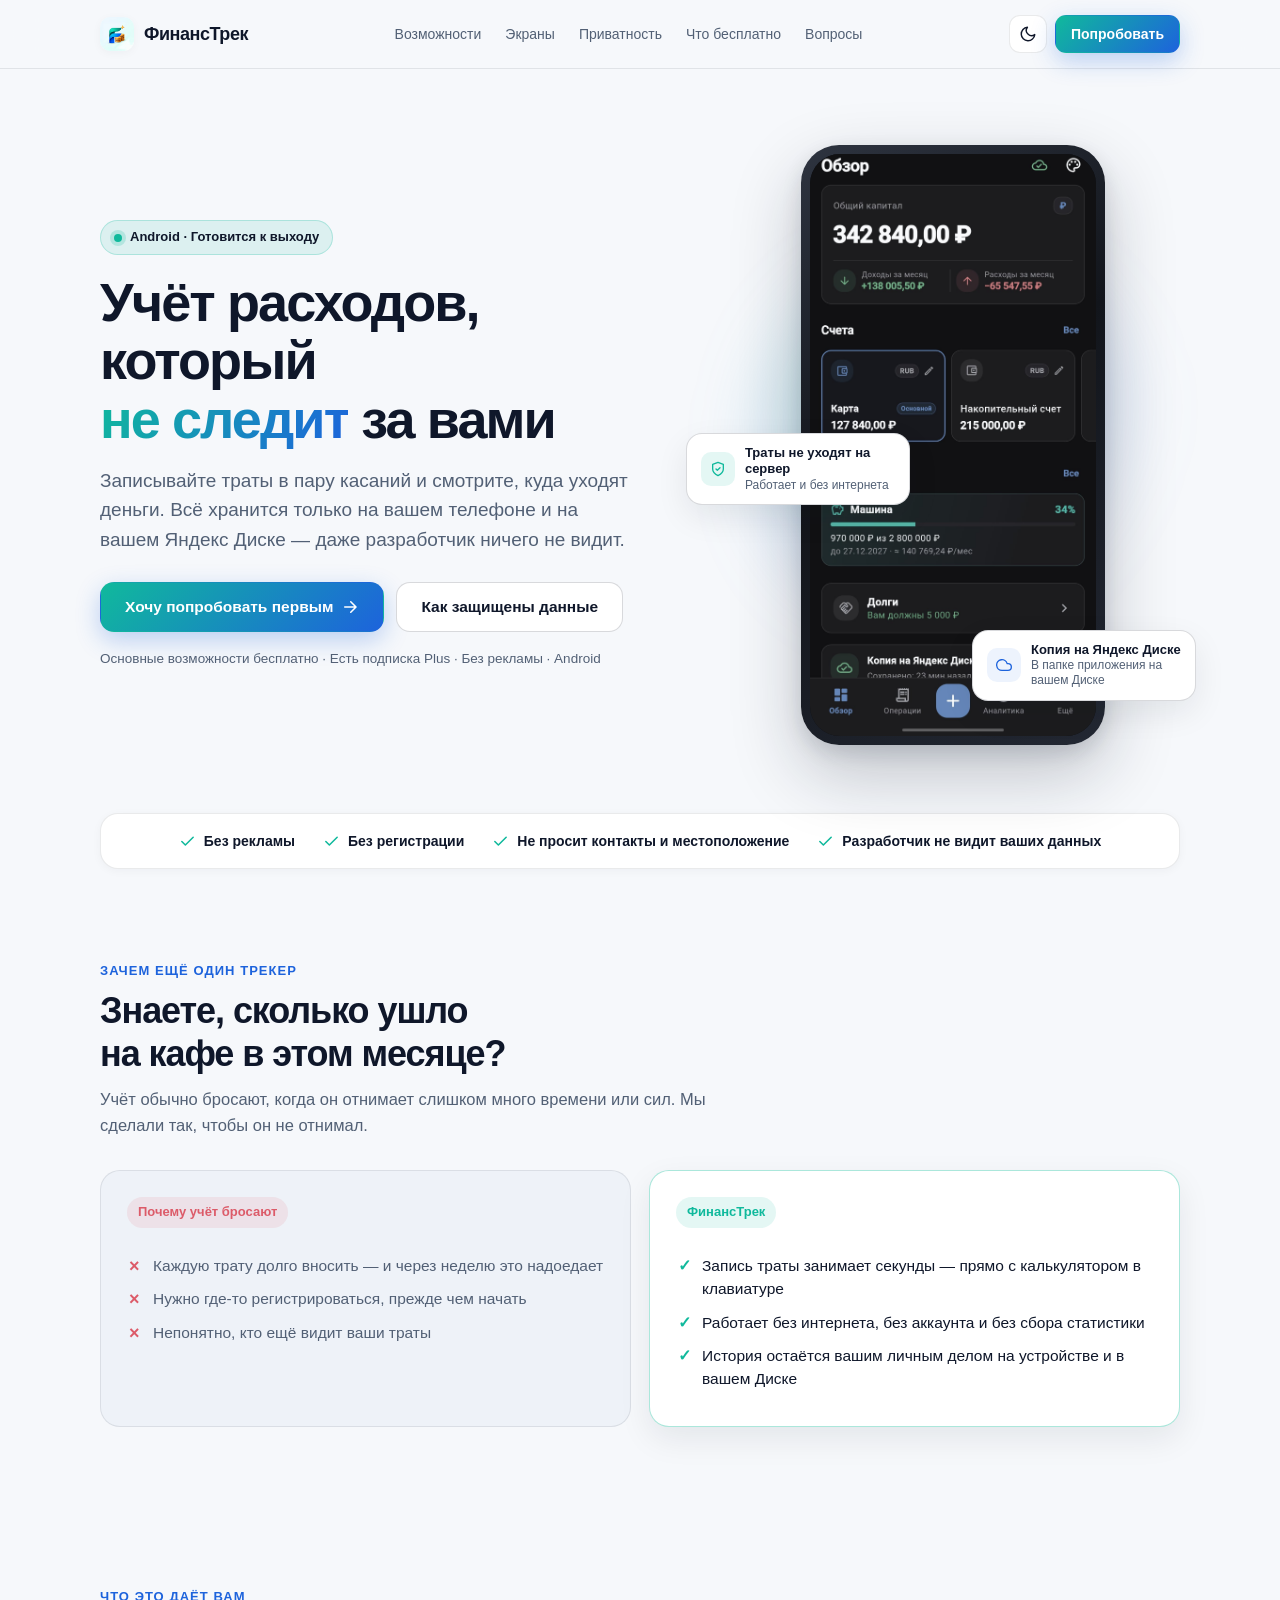
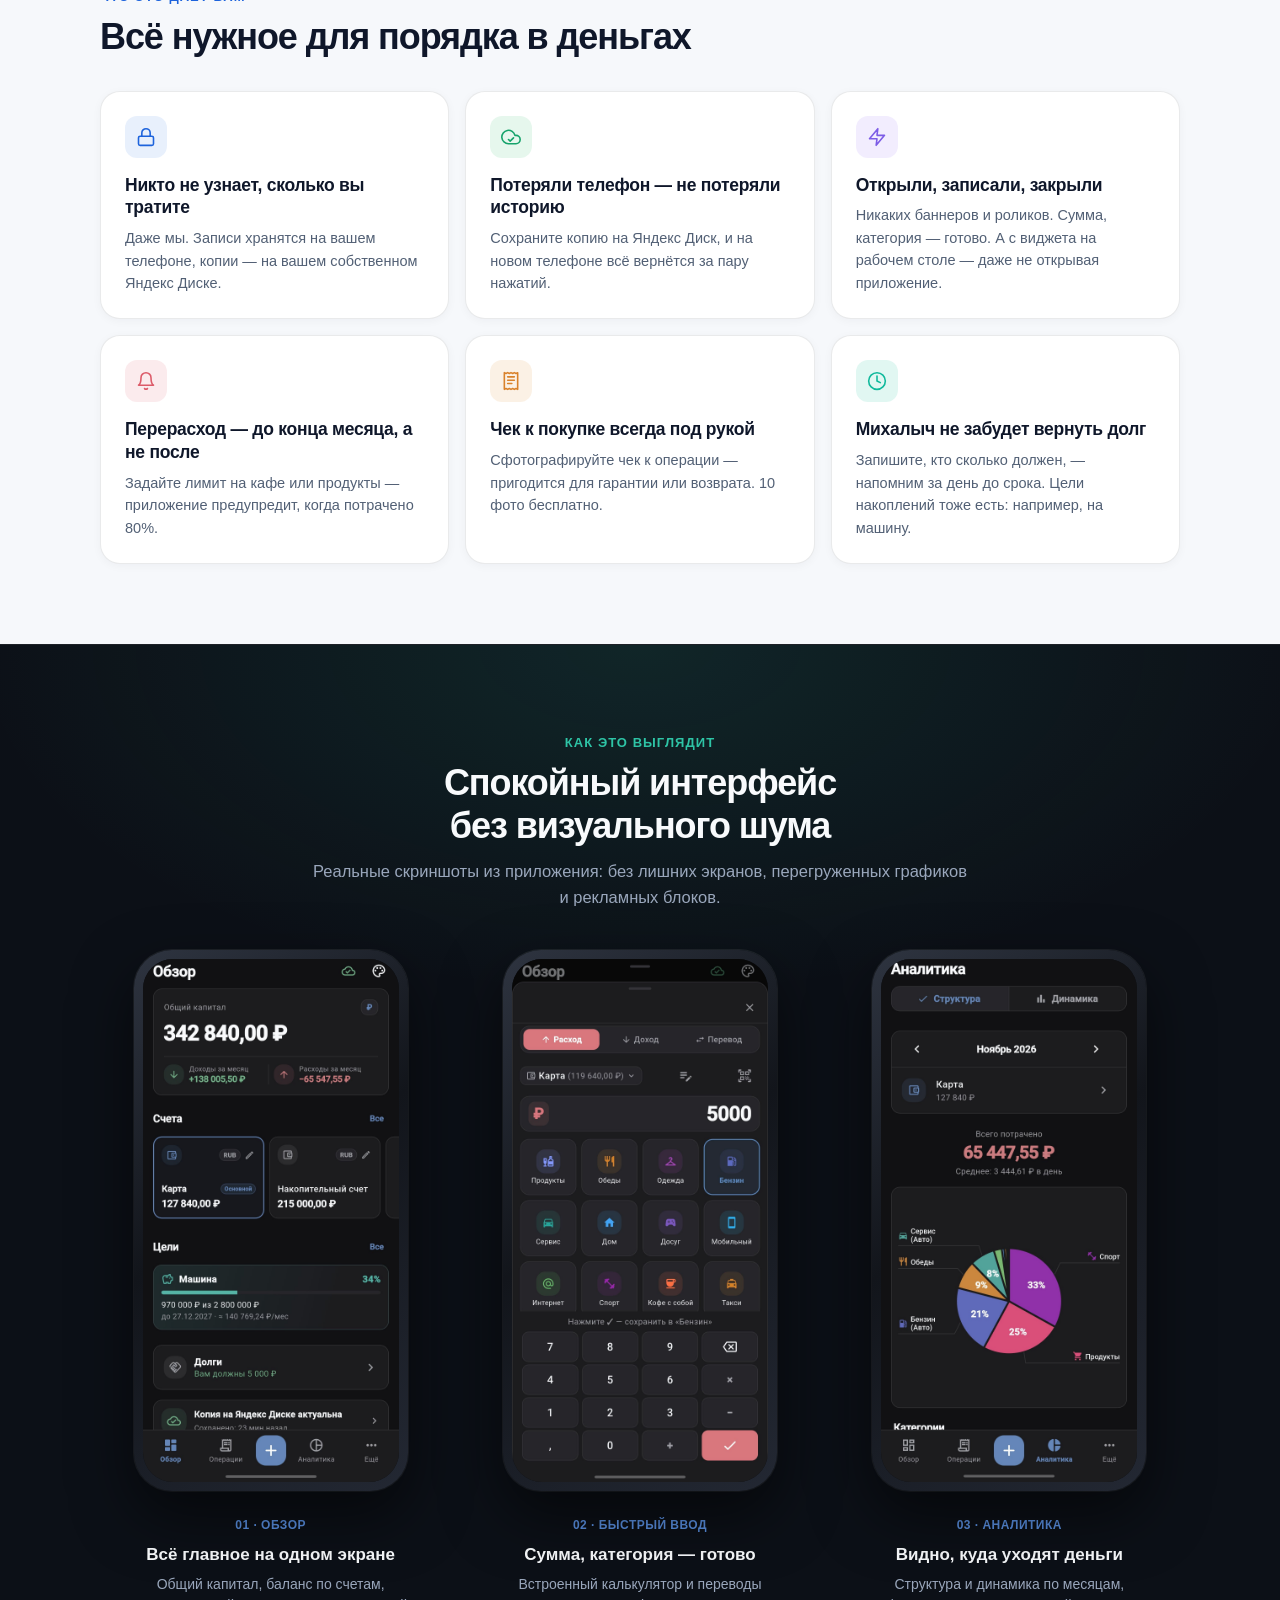
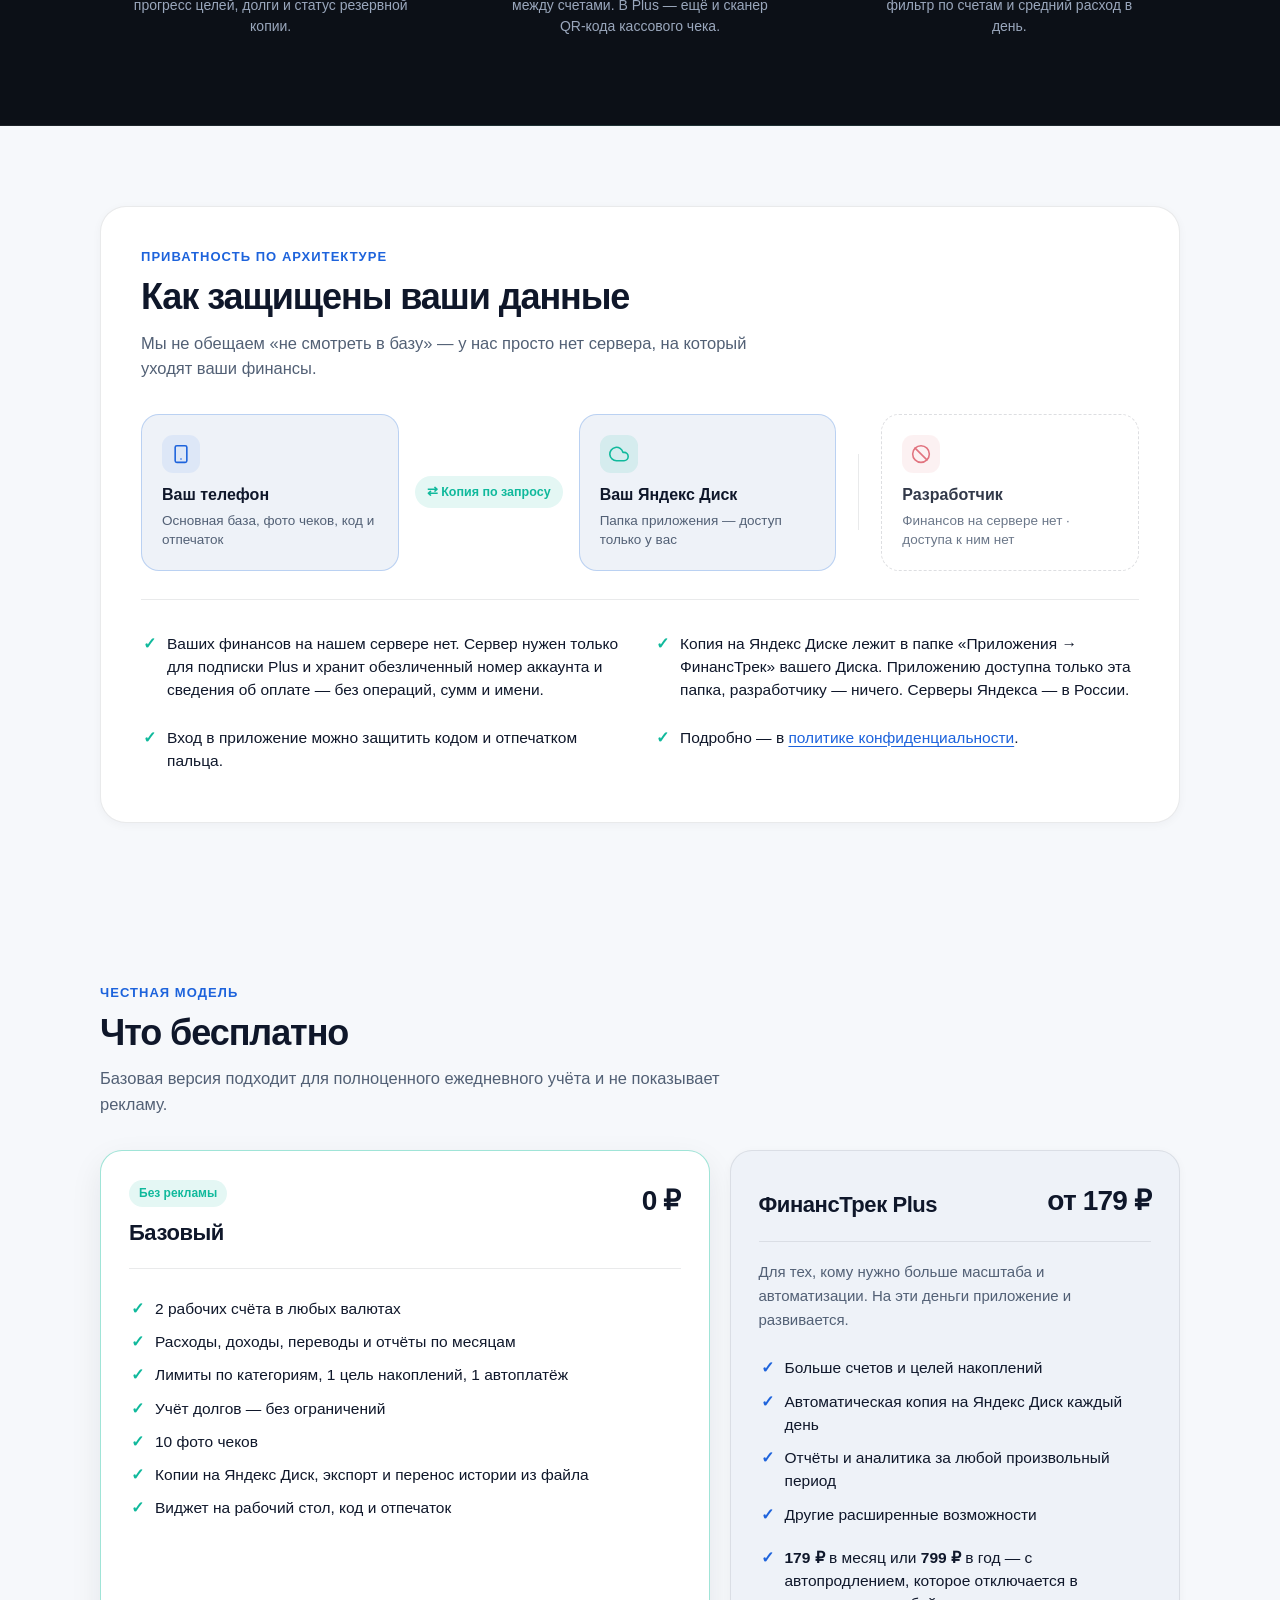
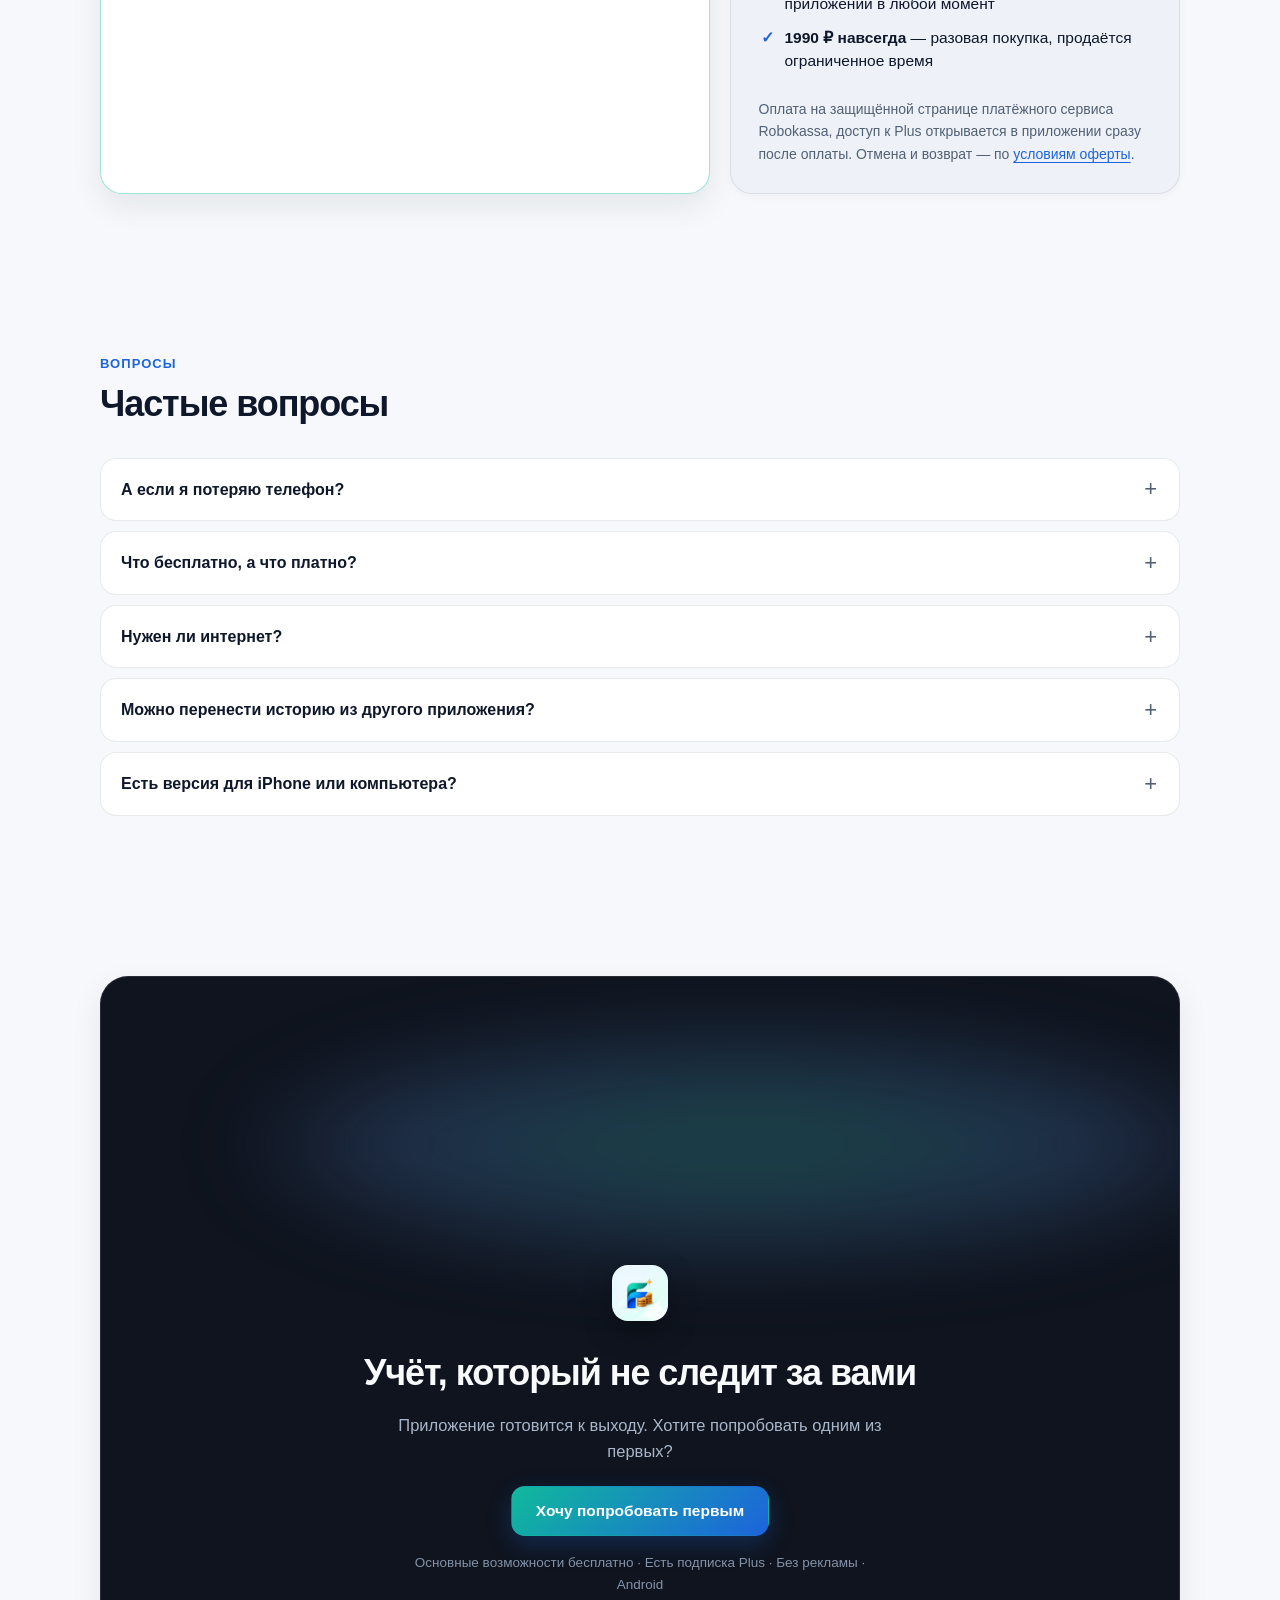
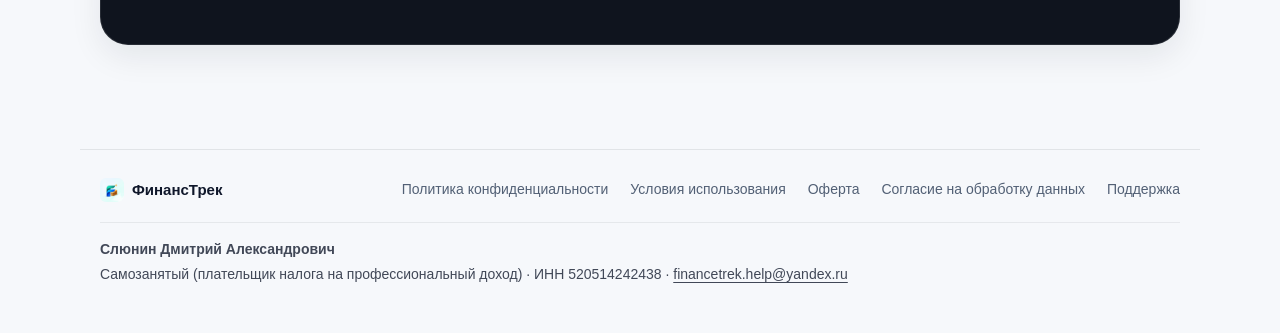
==== commit 4eb17185: "Сайт ФинансТрек" ====
--- a/index.html
+++ b/index.html
@@ -337,13 +337,13 @@
             </svg>
           </div>
           <strong>Разработчик</strong>
-          <span>Сервера нет · доступа к данным нет</span>
+          <span>Финансов на сервере нет · доступа к ним нет</span>
         </div>
       </div>
 
       <div class="privacy-footer">
         <ul class="checks two-col">
-          <li>Нет нашего сервера с вашими данными — хранить их просто негде.</li>
+          <li>Ваших финансов на нашем сервере нет. Сервер нужен только для подписки Plus и хранит обезличенный номер аккаунта и сведения об оплате — без операций, сумм и имени.</li>
           <li>Копия на Яндекс Диске лежит в папке «Приложения → ФинансТрек» вашего Диска. Приложению доступна только эта папка, разработчику — ничего. Серверы Яндекса — в России.</li>
           <li>Вход в приложение можно защитить кодом и отпечатком пальца.</li>
           <li>Подробно — в <a href="privacy.html">политике конфиденциальности</a>.</li>
@@ -383,10 +383,9 @@
       <div class="price-card price-plus">
         <div class="price-head">
           <div>
-            <span class="badge-soon">Скоро</span>
             <h3>ФинансТрек Plus</h3>
           </div>
-          <div class="price-value muted-price">Подписка</div>
+          <div class="price-value">от 179 ₽</div>
         </div>
         <p class="price-desc">Для тех, кому нужно больше масштаба и автоматизации. На эти деньги приложение и развивается.</p>
         <ul class="checks soft-checks">
@@ -395,7 +394,11 @@
           <li>Отчёты и аналитика за любой произвольный период</li>
           <li>Другие расширенные возможности</li>
         </ul>
-        <p class="muted price-note">Подписка пока не продаётся — подробные условия опубликуем до запуска.</p>
+        <ul class="checks soft-checks plus-prices">
+          <li><b>179 ₽</b> в месяц или <b>799 ₽</b> в год — с автопродлением, которое отключается в приложении в любой момент</li>
+          <li><b>1990 ₽ навсегда</b> — разовая покупка, продаётся ограниченное время</li>
+        </ul>
+        <p class="muted price-note">Оплата на защищённой странице платёжного сервиса Robokassa, доступ к Plus открывается в приложении сразу после оплаты. Отмена и возврат — по <a href="offer.html">условиям оферты</a>.</p>
       </div>
     </div>
   </section>
@@ -451,8 +454,14 @@
     <nav class="docs" aria-label="Документы и контакты">
       <a href="privacy.html">Политика конфиденциальности</a>
       <a href="terms.html">Условия использования</a>
+      <a href="offer.html">Оферта</a>
+      <a href="consent.html">Согласие на обработку данных</a>
       <a href="mailto:financetrek.help@yandex.ru">Поддержка</a>
     </nav>
+    <div class="footer-req">
+      <span class="footer-req-name">Слюнин Дмитрий Александрович</span>
+      <span>Самозанятый (плательщик налога на профессиональный доход) · ИНН 520514242438 · <a href="mailto:financetrek.help@yandex.ru">financetrek.help@yandex.ru</a></span>
+    </div>
   </footer>
 </main>
 
--- a/style.css
+++ b/style.css
@@ -788,7 +788,6 @@
 .faq-list {
   display: grid;
   gap: 10px;
-  max-width: 820px;
 }
 details {
   background: var(--surface);
@@ -824,6 +823,7 @@
   color: var(--accent);
 }
 details p {
+  max-width: 760px;
   margin: 0 0 18px;
   color: var(--muted);
   font-size: 15px;
@@ -983,6 +983,22 @@
 .site-footer .docs a { color: var(--muted); text-decoration: none; }
 .site-footer .docs a:hover,
 .site-footer .docs a[aria-current="page"] { color: var(--text); }
+.footer-req {
+  flex-basis: 100%;
+  display: flex;
+  flex-direction: column;
+  gap: 4px;
+  margin-top: 4px;
+  padding-top: 16px;
+  border-top: 1px solid var(--border);
+  font-size: 14px;
+  line-height: 1.5;
+  color: var(--text);
+  opacity: 0.78;
+}
+.footer-req-name { font-weight: 600; opacity: 1; }
+.footer-req a { color: inherit; text-underline-offset: 3px; }
+.plus-prices li { font-size: 15px; }
 
 /* ===== Модальное окно ===== */
 dialog {
